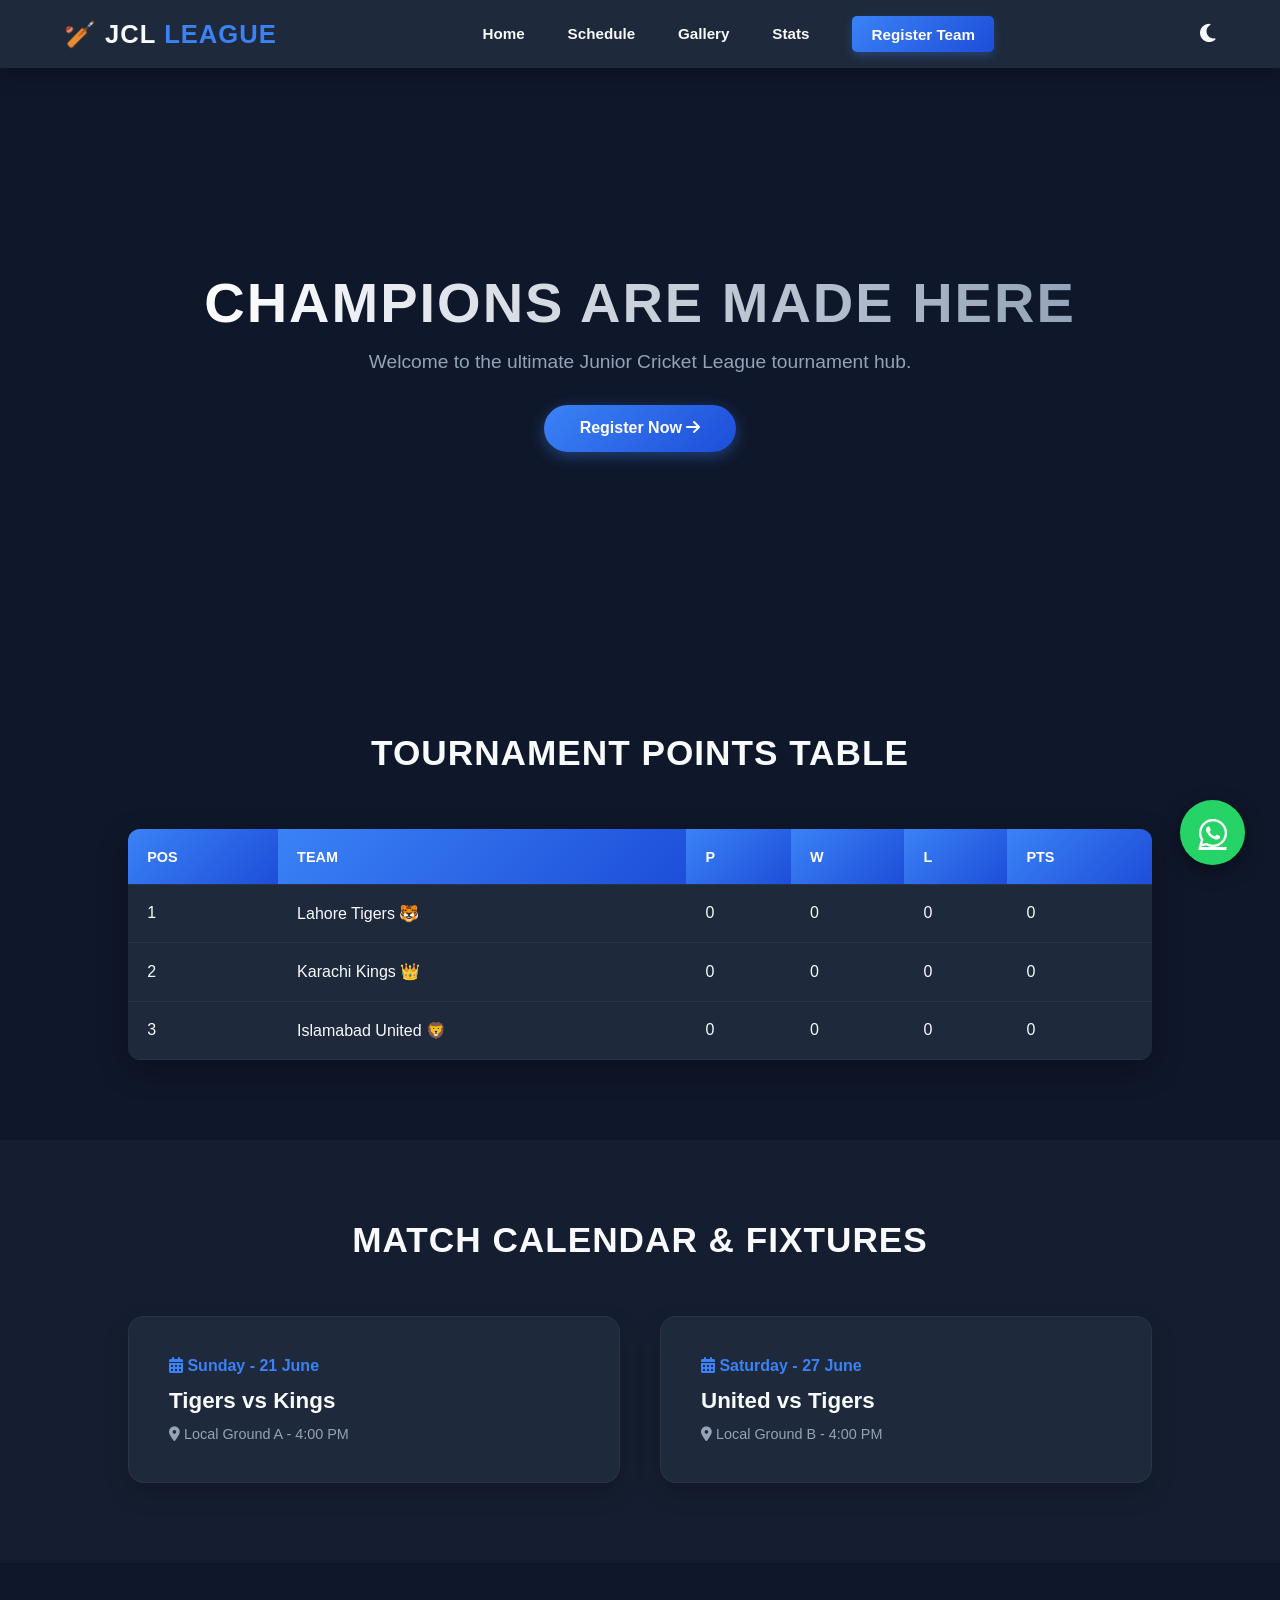
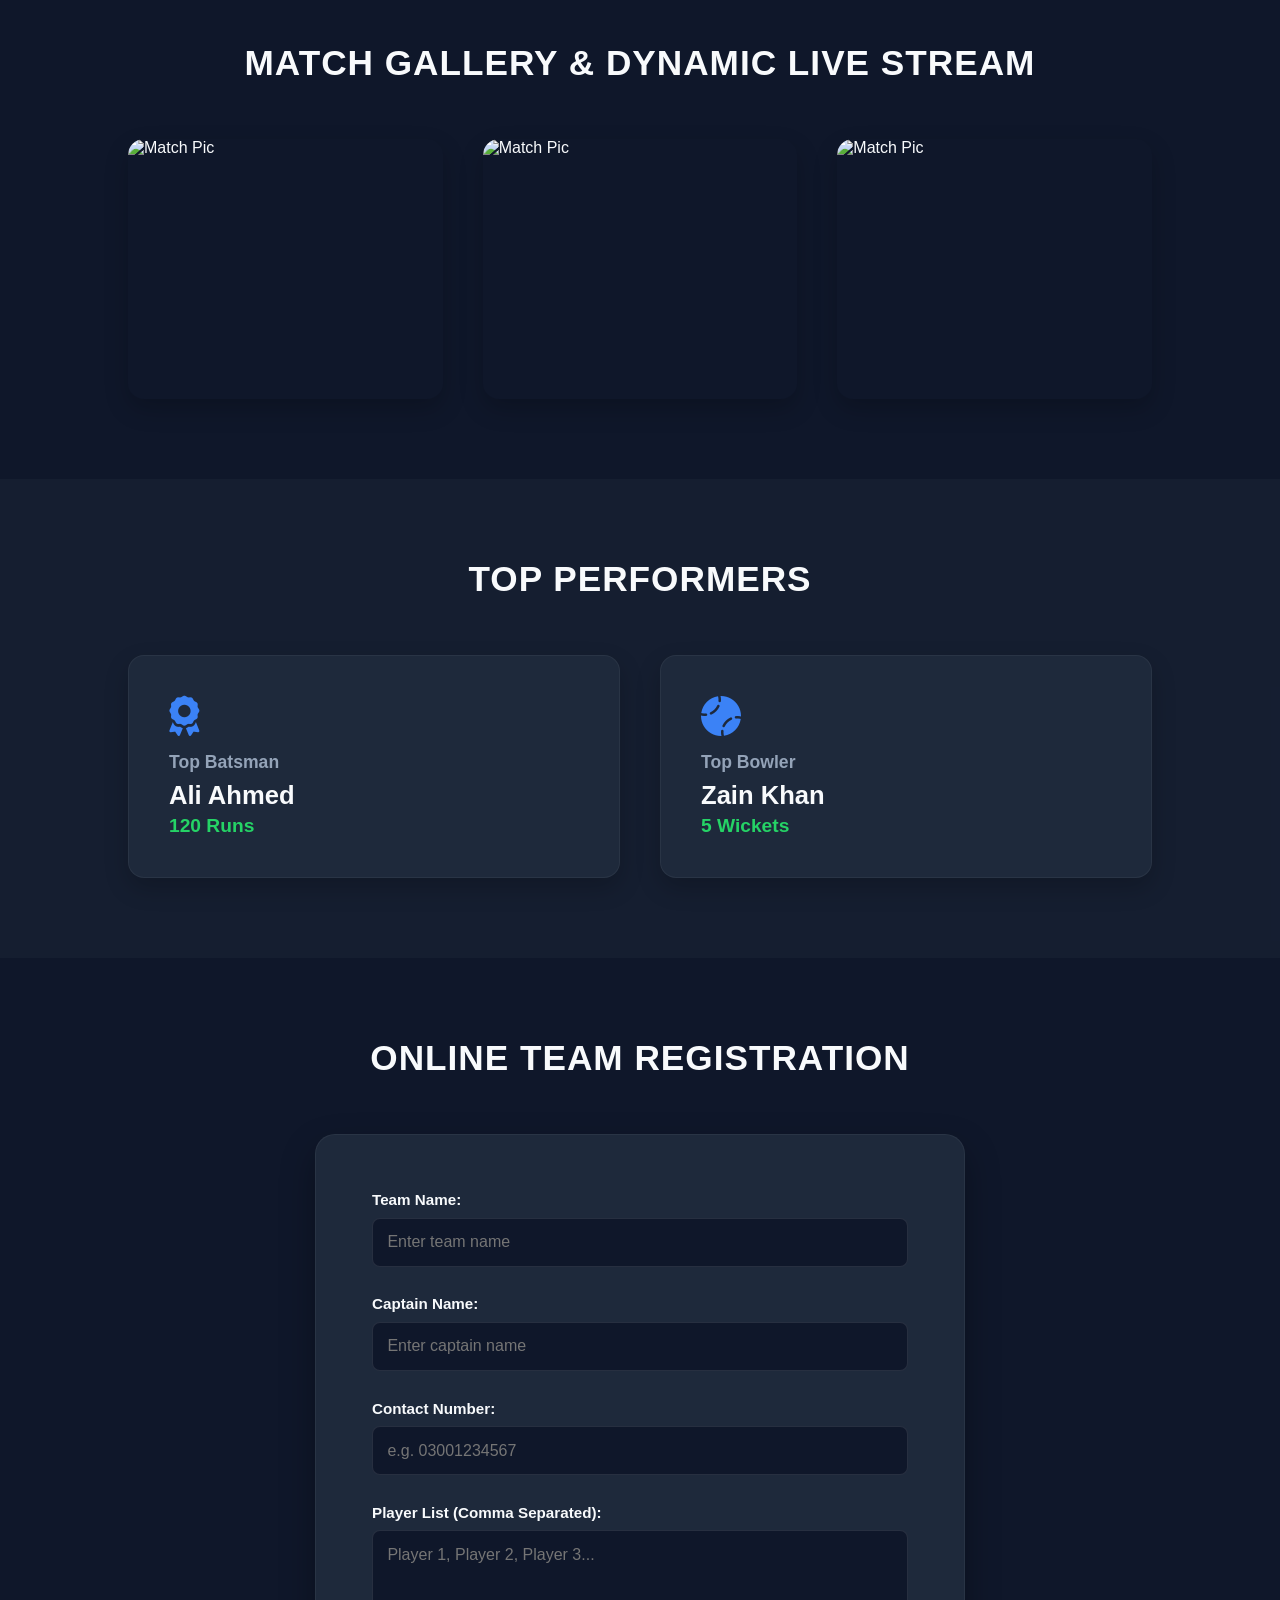
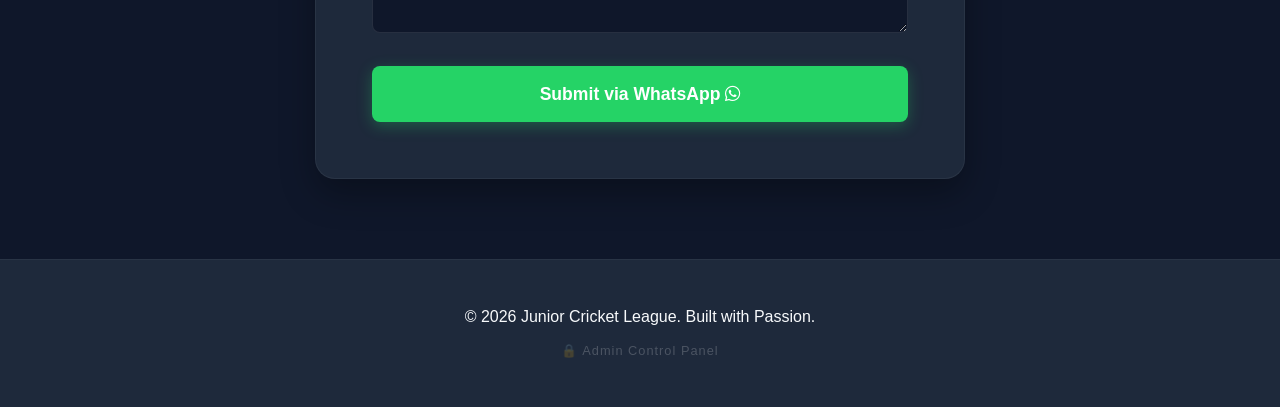
==== index.html @ 9e0b5208 "Create index.html" ====
<!DOCTYPE html>
<html lang="en">
<head>
    <meta charset="UTF-8">
    <meta name="viewport" content="width=device-width, initial-scale=1.0">
    <title>Junior Cricket League | Premium Hub</title>
    
    <!-- ==========================================
       GOOGLE SEARCH SEO & WHATSAPP THUMBNAIL TAGS
       ========================================== -->
    <meta name="description" content="Official website for Junior Cricket League. Register your team online, check match schedules, points table, and player statistics.">
    <meta name="keywords" content="JCL, Junior Cricket League, JCL Tournament Hub, Cricket Match Schedule, JCL Standings, Cricket Team Registration">
    <meta name="author" content="Abdul Rehman">

    <!-- Open Graph Tags (WhatsApp par jab link share karein to look premium aaye) -->
    <meta property="og:title" content="Junior Cricket League | Premium Hub">
    <meta property="og:description" content="Check out the latest live standings, fixtures, player stats, and register your team via WhatsApp!">
    <meta property="og:type" content="website">
    <meta property="og:image" content="https://images.unsplash.com/photo-1531415074968-036ba1b575da?w=500">

    <link rel="stylesheet" href="./style.css">
    <!-- FontAwesome for Premium Icons -->
    <link rel="stylesheet" href="https://cdnjs.cloudflare.com/ajax/libs/font-awesome/6.4.0/css/all.min.css">
</head>
<body class="dark-theme">

    <!-- Navigation Bar -->
    <header>
        <div class="logo">🏏 JCL <span>LEAGUE</span></div>
        <nav>
            <a href="#home">Home</a>
            <a href="#schedule">Schedule</a>
            <a href="#gallery">Gallery</a>
            <a href="#stats">Stats</a>
            <a href="#register" class="btn-nav">Register Team</a>
        </nav>
        <button id="theme-toggle"><i class="fas fa-moon"></i></button>
    </header>

    <!-- Hero / Home Section -->
    <section id="home" class="hero-section">
        <div class="hero-content">
            <h1>CHAMPIONS ARE MADE HERE</h1>
            <p>Welcome to the ultimate Junior Cricket League tournament hub.</p>
            <a href="#register" class="btn-primary">Register Now <i class="fas fa-arrow-right"></i></a>
        </div>
    </section>

    <!-- Points Table Section -->
    <section class="section-container">
        <h2 class="section-title">Tournament Points Table</h2>
        <div class="table-responsive">
            <table class="points-table">
                <thead>
                    <tr>
                        <th>Pos</th>
                        <th>Team</th>
                        <th>P</th>
                        <th>W</th>
                        <th>L</th>
                        <th>Pts</th>
                    </tr>
                </thead>
                <tbody>
                    <tr><td>1</td><td>Lahore Tigers 🐯</td><td>0</td><td>0</td><td>0</td><td>0</td></tr>
                    <tr><td>2</td><td>Karachi Kings 👑</td><td>0</td><td>0</td><td>0</td><td>0</td></tr>
                    <tr><td>3</td><td>Islamabad United 🦁</td><td>0</td><td>0</td><td>0</td><td>0</td></tr>
                </tbody>
            </table>
        </div>
    </section>

    <!-- Schedule / Calendar Section -->
    <section id="schedule" class="section-container bg-alt">
        <h2 class="section-title">Match Calendar & Fixtures</h2>
        <div class="schedule-grid">
            <div class="match-card">
                <div class="match-date"><i class="fas fa-calendar-alt"></i> Sunday - 21 June</div>
                <div class="teams">Tigers vs Kings</div>
                <div class="venue"><i class="fas fa-map-marker-alt"></i> Local Ground A - 4:00 PM</div>
            </div>
            <div class="match-card">
                <div class="match-date"><i class="fas fa-calendar-alt"></i> Saturday - 27 June</div>
                <div class="teams">United vs Tigers</div>
                <div class="venue"><i class="fas fa-map-marker-alt"></i> Local Ground B - 4:00 PM</div>
            </div>
        </div>
    </section>

    <!-- Gallery Section (Dynamic Content Stream Connects Here) -->
    <section id="gallery" class="section-container">
        <h2 class="section-title">Match Gallery & Dynamic Live Stream</h2>
        
        <!-- Live Features & Media Target Grid -->
        <div class="gallery-grid" id="live-features-grid">
            <!-- Purani fallback images agar js control na ho -->
            <div class="gallery-item"><img src="https://images.unsplash.com/photo-1531415074968-036ba1b575da?w=500" alt="Match Pic"></div>
            <div class="gallery-item"><img src="https://images.unsplash.com/photo-1624526267942-ab0ff8a3e972?w=500" alt="Match Pic"></div>
            <div class="gallery-item"><img src="https://images.unsplash.com/photo-1607604276583-eef5d076aa5f?w=500" alt="Match Pic"></div>
        </div>
    </section>

    <!-- Player Stats Section -->
    <section id="stats" class="section-container bg-alt">
        <h2 class="section-title">Top Performers</h2>
        <div class="stats-grid">
            <div class="stat-card">
                <i class="fas fa-award stat-icon"></i>
                <h3>Top Batsman</h3>
                <p class="stat-name">Ali Ahmed</p>
                <p class="stat-value">120 Runs</p>
            </div>
            <div class="stat-card">
                <i class="fas fa-baseball-ball stat-icon"></i>
                <h3>Top Bowler</h3>
                <p class="stat-name">Zain Khan</p>
                <p class="stat-value">5 Wickets</p>
            </div>
        </div>
    </section>

    <!-- Registration Section -->
    <section id="register" class="section-container">
        <h2 class="section-title">Online Team Registration</h2>
        <div class="form-container">
            <form id="registrationForm">
                <div class="form-group">
                    <label>Team Name:</label>
                    <input type="text" id="teamName" required placeholder="Enter team name">
                </div>
                <div class="form-group">
                    <label>Captain Name:</label>
                    <input type="text" id="captainName" required placeholder="Enter captain name">
                </div>
                <div class="form-group">
                    <label>Contact Number:</label>
                    <input type="tel" id="contactNum" required placeholder="e.g. 03001234567">
                </div>
                <div class="form-group">
                    <label>Player List (Comma Separated):</label>
                    <textarea id="playerList" rows="4" required placeholder="Player 1, Player 2, Player 3..."></textarea>
                </div>
                <button type="submit" class="btn-submit">Submit via WhatsApp <i class="fab fa-whatsapp"></i></button>
            </form>
        </div>
    </section>

    <!-- Floating WhatsApp Button -->
    <a href="https://wa.me/923024337352" class="whatsapp-float" target="_blank">
        <i class="fab fa-whatsapp"></i>
    </a>

    <!-- Audio Player Element for Background Atmosphere Sound -->
    <audio id="bg-music" loop src=""></audio>

    <!-- Footer -->
    <footer>
        <p>&copy; 2026 Junior Cricket League. Built with Passion.</p>
        <!-- Khufiya Admin Link -->
        <p style="margin-top: 15px;"><a href="./admin.html" style="color: rgba(255,255,255,0.2); text-decoration: none; font-size: 0.8rem; letter-spacing: 1px;">🔒 Admin Control Panel</a></p>
    </footer>

    <script src="./script.js"></script>
</body>
</html>
---- style.css ----
/* ==========================================
   PREMIUM DARK SPORTS THEME - STYLE.CSS
   ========================================== */

:root {
    --bg-dark: #0f172a;
    --bg-card-dark: #1e293b;
    --text-dark: #f8fafc;
    --accent: #0284c7;
    --accent-gradient: linear-gradient(135deg, #3b82f6, #1d4ed8);
    --whatsapp-green: #25d366;
    --transition: all 0.3s cubic-bezier(0.4, 0, 0.2, 1);
}

.light-theme {
    --bg-dark: #f1f5f9;
    --bg-card-dark: #ffffff;
    --text-dark: #0f172a;
    --accent: #3b82f6;
    --accent-gradient: linear-gradient(135deg, #60a5fa, #3b82f6);
}

* {
    margin: 0;
    padding: 0;
    box-sizing: border-box;
    font-family: 'Segoe UI', Tahoma, Geneva, Verdana, sans-serif;
    scroll-behavior: smooth;
}

body {
    background-color: var(--bg-dark);
    color: var(--text-dark);
    transition: var(--transition);
    overflow-x: hidden;
}

/* Header & Navigation */
header {
    background: var(--bg-card-dark);
    display: flex;
    justify-content: space-between;
    align-items: center;
    padding: 1.2rem 5%;
    position: sticky;
    top: 0;
    z-index: 1000;
    box-shadow: 0 4px 20px rgba(0, 0, 0, 0.3);
}

.logo {
    font-weight: 800;
    font-size: 1.6rem;
    letter-spacing: 1px;
}
.logo span { color: #3b82f6; }

nav a {
    color: var(--text-dark);
    text-decoration: none;
    margin: 0 1.2rem;
    font-weight: 600;
    font-size: 0.95rem;
    transition: var(--transition);
}

nav a:hover { color: #3b82f6; }

.btn-nav {
    background: var(--accent-gradient);
    color: white !important;
    padding: 0.6rem 1.2rem;
    border-radius: 5px;
    box-shadow: 0 4px 10px rgba(59, 130, 246, 0.3);
}

#theme-toggle {
    background: none;
    border: none;
    color: var(--text-dark);
    font-size: 1.3rem;
    cursor: pointer;
    transition: var(--transition);
}

/* Hero Banner */
.hero-section {
    background: linear-gradient(rgba(15, 23, 42, 0.8), rgba(15, 23, 42, 0.95)), url('https://images.unsplash.com/photo-1540747737956-37872de6196b?w=1200') no-repeat center center/cover;
    height: 65vh;
    display: flex;
    align-items: center;
    justify-content: center;
    text-align: center;
    padding: 0 1rem;
}

.hero-content h1 {
    font-size: 3.5rem;
    font-weight: 900;
    letter-spacing: 2px;
    margin-bottom: 1rem;
    background: linear-gradient(to right, #ffffff, #94a3b8);
    -webkit-background-clip: text;
    -webkit-text-fill-color: transparent;
}

.hero-content p {
    font-size: 1.2rem;
    color: #94a3b8;
}

.btn-primary {
    display: inline-block;
    background: var(--accent-gradient);
    color: white;
    padding: 0.9rem 2.2rem;
    border-radius: 50px;
    text-decoration: none;
    font-weight: bold;
    margin-top: 2rem;
    box-shadow: 0 4px 15px rgba(59, 130, 246, 0.4);
    transition: var(--transition);
}
.btn-primary:hover { transform: translateY(-3px); box-shadow: 0 6px 20px rgba(59, 130, 246, 0.6); }

/* Section Containers */
.section-container {
    padding: 5rem 10%;
}
.bg-alt { background: rgba(30, 41, 59, 0.4); }
.section-title {
    text-align: center;
    margin-bottom: 3.5rem;
    font-size: 2.2rem;
    font-weight: 800;
    text-transform: uppercase;
    letter-spacing: 1px;
}

/* Heavy Points Table */
.table-responsive {
    overflow-x: auto;
    border-radius: 12px;
    box-shadow: 0 10px 30px rgba(0,0,0,0.3);
}

.points-table {
    width: 100%;
    border-collapse: collapse;
    background: var(--bg-card-dark);
}

.points-table th, .points-table td {
    padding: 1.2rem;
    text-align: left;
    border-bottom: 1px solid rgba(255,255,255,0.05);
}

.points-table th { 
    background: var(--accent-gradient); 
    color: white; 
    font-weight: 700;
    text-transform: uppercase;
    font-size: 0.9rem;
}

.points-table tbody tr:hover {
    background: rgba(255,255,255,0.02);
}

/* Schedule & Grids */
.schedule-grid, .gallery-grid, .stats-grid {
    display: grid;
    grid-template-columns: repeat(auto-fit, minmax(300px, 1fr));
    gap: 2.5rem;
}

.match-card, .stat-card {
    background: var(--bg-card-dark);
    padding: 2.5rem;
    border-radius: 16px;
    box-shadow: 0 10px 25px rgba(0,0,0,0.2);
    border: 1px solid rgba(255,255,255,0.05);
    transition: var(--transition);
}
.match-card:hover, .stat-card:hover { transform: translateY(-8px); border-color: #3b82f6; }

.match-date { color: #3b82f6; font-weight: 700; margin-bottom: 0.8rem; }
.teams { font-size: 1.4rem; font-weight: 800; margin-bottom: 0.8rem; }
.venue { color: #94a3b8; font-size: 0.9rem; }

/* Gallery */
.gallery-item { 
    border-radius: 16px; 
    overflow: hidden; 
    height: 260px; 
    box-shadow: 0 10px 25px rgba(0,0,0,0.2);
}
.gallery-item img { width: 100%; height: 100%; object-fit: cover; transition: var(--transition); }
.gallery-item:hover img { transform: scale(1.08); }

/* Stats Elements */
.stat-icon { font-size: 2.5rem; color: #3b82f6; margin-bottom: 1rem; }
.stat-card h3 { margin-bottom: 0.5rem; color: #94a3b8; font-size: 1.1rem; }
.stat-name { font-size: 1.6rem; font-weight: 800; margin-bottom: 0.3rem; }
.stat-value { color: #25d366; font-weight: 700; font-size: 1.2rem; }

/* Forms Configuration */
.form-container {
    background: var(--bg-card-dark);
    padding: 3.5rem;
    border-radius: 20px;
    max-width: 650px;
    margin: 0 auto;
    box-shadow: 0 15px 35px rgba(0,0,0,0.3);
    border: 1px solid rgba(255,255,255,0.05);
}

.form-group { margin-bottom: 1.8rem; }
.form-group label { display: block; margin-bottom: 0.6rem; font-weight: 600; font-size: 0.95rem; }
.form-group input, .form-group textarea {
    width: 100%;
    padding: 0.9rem;
    border-radius: 8px;
    border: 1px solid rgba(255,255,255,0.1);
    background: var(--bg-dark);
    color: var(--text-dark);
    font-size: 1rem;
    transition: var(--transition);
}
.form-group input:focus, .form-group textarea:focus { outline: none; border-color: #3b82f6; }

.btn-submit {
    width: 100%;
    padding: 1.1rem;
    background: var(--whatsapp-green);
    color: white;
    border: none;
    font-size: 1.1rem;
    font-weight: 700;
    border-radius: 8px;
    cursor: pointer;
    transition: var(--transition);
    box-shadow: 0 4px 15px rgba(37, 211, 102, 0.3);
}
.btn-submit:hover { transform: translateY(-2px); box-shadow: 0 6px 20px rgba(37, 211, 102, 0.5); }

/* Floating Elements */
.whatsapp-float {
    position: fixed;
    bottom: 35px;
    right: 35px;
    background-color: var(--whatsapp-green);
    color: white;
    border-radius: 50px;
    width: 65px;
    height: 65px;
    display: flex;
    align-items: center;
    justify-content: center;
    font-size: 32px;
    box-shadow: 0 6px 20px rgba(0,0,0,0.4);
    z-index: 100;
    transition: var(--transition);
}
.whatsapp-float:hover { transform: scale(1.1); }

footer { text-align: center; padding: 3rem; background: var(--bg-card-dark); border-top: 1px solid rgba(255,255,255,0.05); }

/* Responsive adjustments */
@media (max-width: 900px) {
    header { flex-direction: column; gap: 1.2rem; padding: 1.5rem 2%; }
    nav { display: flex; flex-wrap: wrap; justify-content: center; gap: 1rem; }
    nav a { margin: 0 0.5rem; }
    .hero-content h1 { font-size: 2.3rem; }
    .section-container { padding: 4rem 5%; }
}
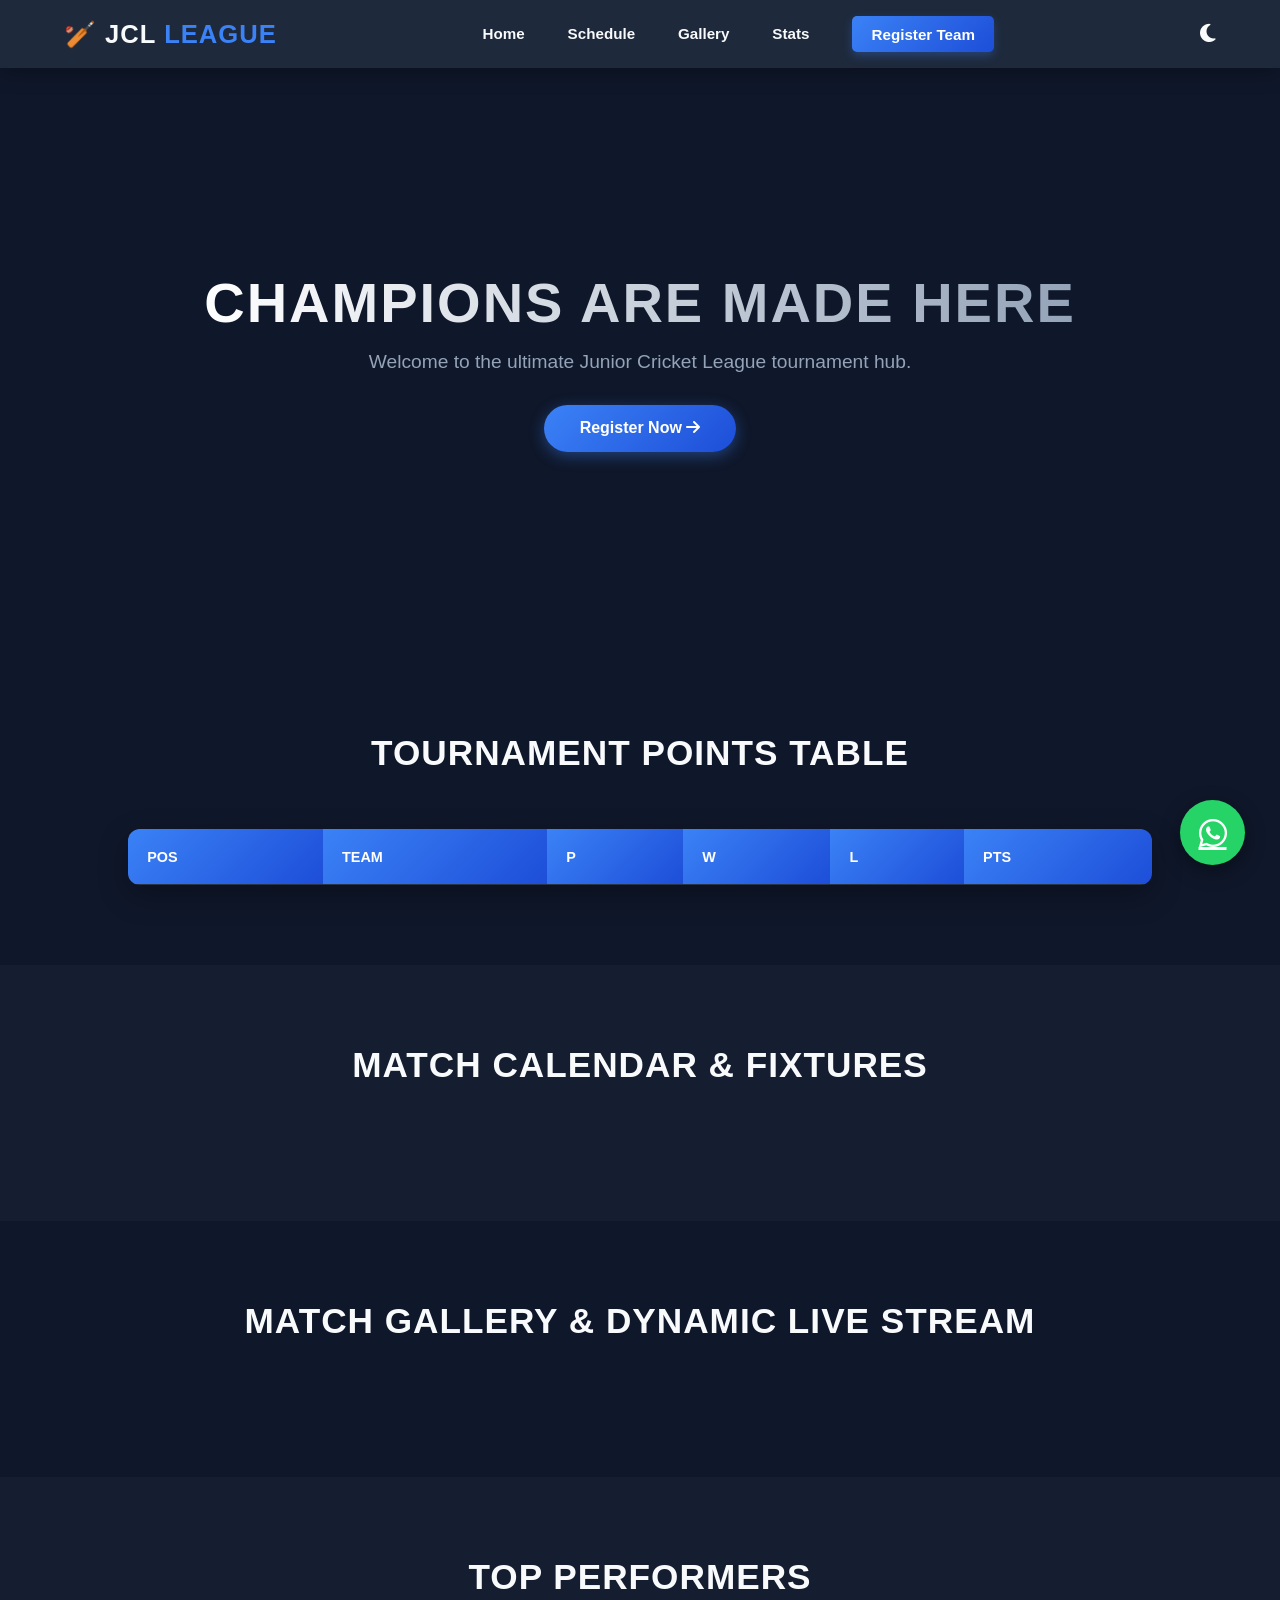
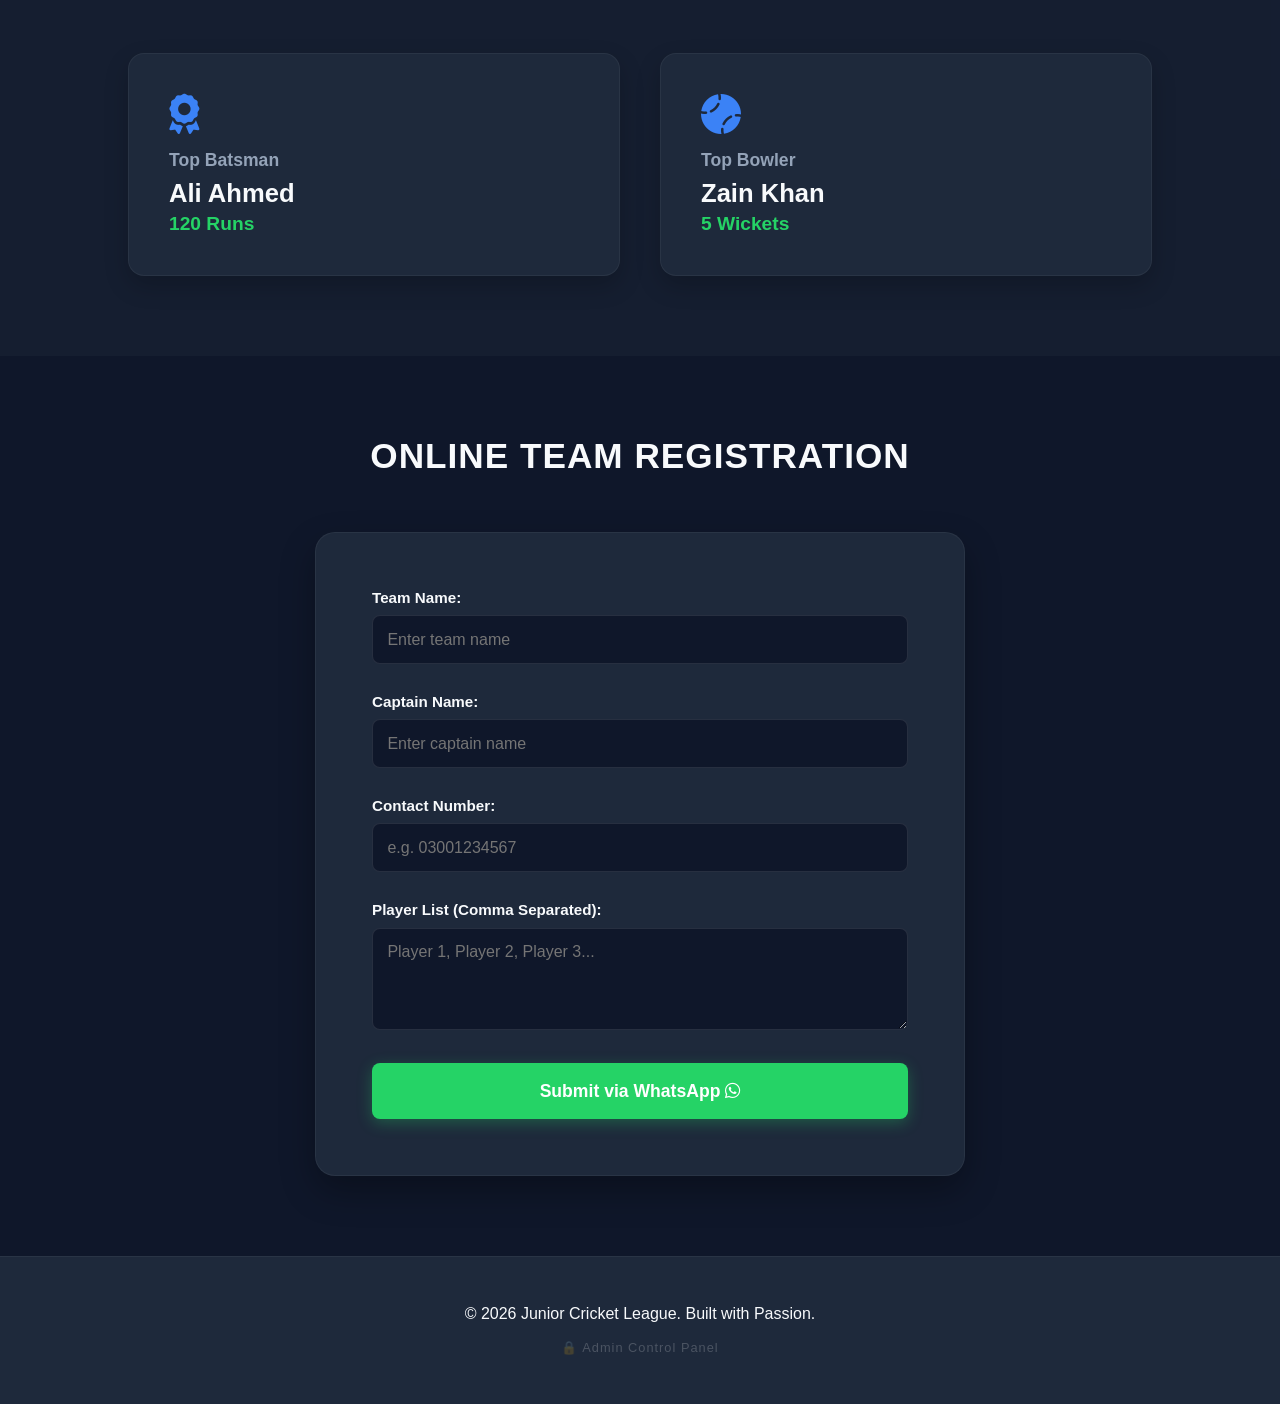
==== commit 988a672e: "Update index.html" ====
--- a/index.html
+++ b/index.html
@@ -4,27 +4,21 @@
     <meta charset="UTF-8">
     <meta name="viewport" content="width=device-width, initial-scale=1.0">
     <title>Junior Cricket League | Premium Hub</title>
-    
-    <!-- ==========================================
-       GOOGLE SEARCH SEO & WHATSAPP THUMBNAIL TAGS
-       ========================================== -->
     <meta name="description" content="Official website for Junior Cricket League. Register your team online, check match schedules, points table, and player statistics.">
     <meta name="keywords" content="JCL, Junior Cricket League, JCL Tournament Hub, Cricket Match Schedule, JCL Standings, Cricket Team Registration">
     <meta name="author" content="Abdul Rehman">
 
-    <!-- Open Graph Tags (WhatsApp par jab link share karein to look premium aaye) -->
+    <meta name="google-site-verification" content="XOxlMM32t-NYbos7voCNPsO1_uMSMT5YzZ1wniK483E" />
     <meta property="og:title" content="Junior Cricket League | Premium Hub">
     <meta property="og:description" content="Check out the latest live standings, fixtures, player stats, and register your team via WhatsApp!">
     <meta property="og:type" content="website">
     <meta property="og:image" content="https://images.unsplash.com/photo-1531415074968-036ba1b575da?w=500">
 
     <link rel="stylesheet" href="./style.css">
-    <!-- FontAwesome for Premium Icons -->
     <link rel="stylesheet" href="https://cdnjs.cloudflare.com/ajax/libs/font-awesome/6.4.0/css/all.min.css">
 </head>
 <body class="dark-theme">
 
-    <!-- Navigation Bar -->
     <header>
         <div class="logo">🏏 JCL <span>LEAGUE</span></div>
         <nav>
@@ -37,7 +31,6 @@
         <button id="theme-toggle"><i class="fas fa-moon"></i></button>
     </header>
 
-    <!-- Hero / Home Section -->
     <section id="home" class="hero-section">
         <div class="hero-content">
             <h1>CHAMPIONS ARE MADE HERE</h1>
@@ -46,7 +39,6 @@
         </div>
     </section>
 
-    <!-- Points Table Section -->
     <section class="section-container">
         <h2 class="section-title">Tournament Points Table</h2>
         <div class="table-responsive">
@@ -60,66 +52,43 @@
                         <th>L</th>
                         <th>Pts</th>
                     </tr>
-                </thead>
-                <tbody>
-                    <tr><td>1</td><td>Lahore Tigers 🐯</td><td>0</td><td>0</td><td>0</td><td>0</td></tr>
-                    <tr><td>2</td><td>Karachi Kings 👑</td><td>0</td><td>0</td><td>0</td><td>0</td></tr>
-                    <tr><td>3</td><td>Islamabad United 🦁</td><td>0</td><td>0</td><td>0</td><td>0</td></tr>
-                </tbody>
+                </<thead>
+                <tbody id="pointsTableBody">
+                    </tbody>
             </table>
         </div>
     </section>
 
-    <!-- Schedule / Calendar Section -->
     <section id="schedule" class="section-container bg-alt">
         <h2 class="section-title">Match Calendar & Fixtures</h2>
-        <div class="schedule-grid">
-            <div class="match-card">
-                <div class="match-date"><i class="fas fa-calendar-alt"></i> Sunday - 21 June</div>
-                <div class="teams">Tigers vs Kings</div>
-                <div class="venue"><i class="fas fa-map-marker-alt"></i> Local Ground A - 4:00 PM</div>
+        <div class="schedule-grid" id="scheduleGridContainer">
             </div>
-            <div class="match-card">
-                <div class="match-date"><i class="fas fa-calendar-alt"></i> Saturday - 27 June</div>
-                <div class="teams">United vs Tigers</div>
-                <div class="venue"><i class="fas fa-map-marker-alt"></i> Local Ground B - 4:00 PM</div>
-            </div>
-        </div>
     </section>
 
-    <!-- Gallery Section (Dynamic Content Stream Connects Here) -->
     <section id="gallery" class="section-container">
         <h2 class="section-title">Match Gallery & Dynamic Live Stream</h2>
-        
-        <!-- Live Features & Media Target Grid -->
         <div class="gallery-grid" id="live-features-grid">
-            <!-- Purani fallback images agar js control na ho -->
-            <div class="gallery-item"><img src="https://images.unsplash.com/photo-1531415074968-036ba1b575da?w=500" alt="Match Pic"></div>
-            <div class="gallery-item"><img src="https://images.unsplash.com/photo-1624526267942-ab0ff8a3e972?w=500" alt="Match Pic"></div>
-            <div class="gallery-item"><img src="https://images.unsplash.com/photo-1607604276583-eef5d076aa5f?w=500" alt="Match Pic"></div>
-        </div>
+            </div>
     </section>
 
-    <!-- Player Stats Section -->
     <section id="stats" class="section-container bg-alt">
         <h2 class="section-title">Top Performers</h2>
         <div class="stats-grid">
             <div class="stat-card">
                 <i class="fas fa-award stat-icon"></i>
                 <h3>Top Batsman</h3>
-                <p class="stat-name">Ali Ahmed</p>
-                <p class="stat-value">120 Runs</p>
+                <p class="stat-name" id="displayBatsmanName">Ali Ahmed</p>
+                <p class="stat-value" id="displayBatsmanRuns">120 Runs</p>
             </div>
             <div class="stat-card">
                 <i class="fas fa-baseball-ball stat-icon"></i>
                 <h3>Top Bowler</h3>
-                <p class="stat-name">Zain Khan</p>
-                <p class="stat-value">5 Wickets</p>
+                <p class="stat-name" id="displayBowlerName">Zain Khan</p>
+                <p class="stat-value" id="displayBowlerWickets">5 Wickets</p>
             </div>
         </div>
     </section>
 
-    <!-- Registration Section -->
     <section id="register" class="section-container">
         <h2 class="section-title">Online Team Registration</h2>
         <div class="form-container">
@@ -145,18 +114,12 @@
         </div>
     </section>
 
-    <!-- Floating WhatsApp Button -->
     <a href="https://wa.me/923024337352" class="whatsapp-float" target="_blank">
         <i class="fab fa-whatsapp"></i>
     </a>
 
-    <!-- Audio Player Element for Background Atmosphere Sound -->
-    <audio id="bg-music" loop src=""></audio>
-
-    <!-- Footer -->
     <footer>
         <p>&copy; 2026 Junior Cricket League. Built with Passion.</p>
-        <!-- Khufiya Admin Link -->
         <p style="margin-top: 15px;"><a href="./admin.html" style="color: rgba(255,255,255,0.2); text-decoration: none; font-size: 0.8rem; letter-spacing: 1px;">🔒 Admin Control Panel</a></p>
     </footer>
 
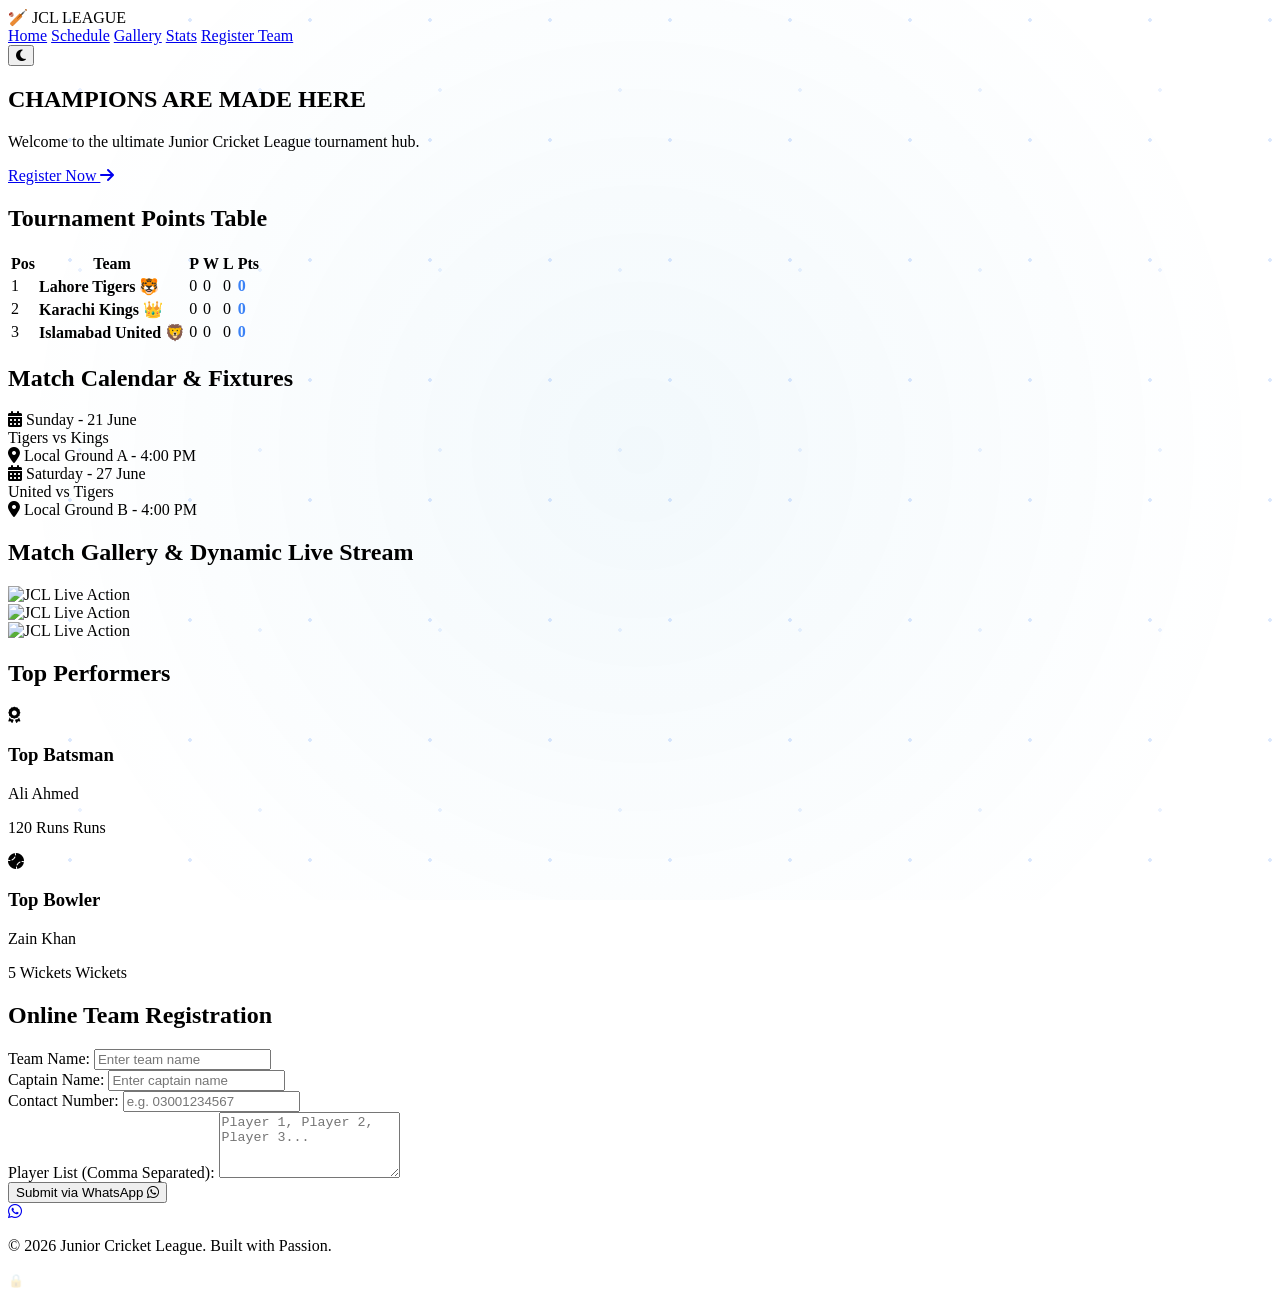
==== commit 16c3f74d: "Update index.html" ====
--- a/index.html
+++ b/index.html
@@ -4,10 +4,15 @@
     <meta charset="UTF-8">
     <meta name="viewport" content="width=device-width, initial-scale=1.0">
     <title>Junior Cricket League | Premium Hub</title>
+    
+    <!-- ==========================================
+        GOOGLE SEARCH SEO & WHATSAPP THUMBNAIL TAGS
+        ========================================== -->
     <meta name="description" content="Official website for Junior Cricket League. Register your team online, check match schedules, points table, and player statistics.">
     <meta name="keywords" content="JCL, Junior Cricket League, JCL Tournament Hub, Cricket Match Schedule, JCL Standings, Cricket Team Registration">
     <meta name="author" content="Abdul Rehman">
 
+    <!-- Open Graph Tags (WhatsApp Preview) -->
     <meta name="google-site-verification" content="XOxlMM32t-NYbos7voCNPsO1_uMSMT5YzZ1wniK483E" />
     <meta property="og:title" content="Junior Cricket League | Premium Hub">
     <meta property="og:description" content="Check out the latest live standings, fixtures, player stats, and register your team via WhatsApp!">
@@ -15,10 +20,15 @@
     <meta property="og:image" content="https://images.unsplash.com/photo-1531415074968-036ba1b575da?w=500">
 
     <link rel="stylesheet" href="./style.css">
+    <!-- FontAwesome for Premium Icons -->
     <link rel="stylesheet" href="https://cdnjs.cloudflare.com/ajax/libs/font-awesome/6.4.0/css/all.min.css">
 </head>
 <body class="dark-theme">
 
+    <!-- Background Animation Layer -->
+    <div class="bg-animation-layer"></div>
+
+    <!-- Navigation Bar -->
     <header>
         <div class="logo">🏏 JCL <span>LEAGUE</span></div>
         <nav>
@@ -31,6 +41,7 @@
         <button id="theme-toggle"><i class="fas fa-moon"></i></button>
     </header>
 
+    <!-- Hero / Home Section -->
     <section id="home" class="hero-section">
         <div class="hero-content">
             <h1>CHAMPIONS ARE MADE HERE</h1>
@@ -39,6 +50,7 @@
         </div>
     </section>
 
+    <!-- Points Table Section -->
     <section class="section-container">
         <h2 class="section-title">Tournament Points Table</h2>
         <div class="table-responsive">
@@ -52,25 +64,33 @@
                         <th>L</th>
                         <th>Pts</th>
                     </tr>
-                </<thead>
+                </thead>
                 <tbody id="pointsTableBody">
-                    </tbody>
+                    <!-- Loaded dynamically via JavaScript -->
+                </tbody>
             </table>
         </div>
     </section>
 
+    <!-- Schedule / Calendar Section -->
     <section id="schedule" class="section-container bg-alt">
         <h2 class="section-title">Match Calendar & Fixtures</h2>
         <div class="schedule-grid" id="scheduleGridContainer">
-            </div>
+            <!-- Loaded dynamically via JavaScript -->
+        </div>
     </section>
 
+    <!-- Gallery Section -->
     <section id="gallery" class="section-container">
         <h2 class="section-title">Match Gallery & Dynamic Live Stream</h2>
+        
+        <!-- Live Features & Media Target Grid -->
         <div class="gallery-grid" id="live-features-grid">
-            </div>
+            <!-- Loaded dynamically via JavaScript / Laptop Uploads -->
+        </div>
     </section>
 
+    <!-- Player Stats Section -->
     <section id="stats" class="section-container bg-alt">
         <h2 class="section-title">Top Performers</h2>
         <div class="stats-grid">
@@ -89,6 +109,7 @@
         </div>
     </section>
 
+    <!-- Registration Section -->
     <section id="register" class="section-container">
         <h2 class="section-title">Online Team Registration</h2>
         <div class="form-container">
@@ -114,10 +135,12 @@
         </div>
     </section>
 
+    <!-- Floating WhatsApp Button -->
     <a href="https://wa.me/923024337352" class="whatsapp-float" target="_blank">
         <i class="fab fa-whatsapp"></i>
     </a>
 
+    <!-- Footer -->
     <footer>
         <p>&copy; 2026 Junior Cricket League. Built with Passion.</p>
         <p style="margin-top: 15px;"><a href="./admin.html" style="color: rgba(255,255,255,0.2); text-decoration: none; font-size: 0.8rem; letter-spacing: 1px;">🔒 Admin Control Panel</a></p>
--- a/style.css
+++ b/style.css
@@ -1,277 +1,65 @@
 /* ==========================================
-   PREMIUM DARK SPORTS THEME - STYLE.CSS
+   PREMIUM BACKGROUND ANIMATION EFFECT
    ========================================== */
 
-:root {
-    --bg-dark: #0f172a;
-    --bg-card-dark: #1e293b;
-    --text-dark: #f8fafc;
-    --accent: #0284c7;
-    --accent-gradient: linear-gradient(135deg, #3b82f6, #1d4ed8);
-    --whatsapp-green: #25d366;
-    --transition: all 0.3s cubic-bezier(0.4, 0, 0.2, 1);
+/* Animation Layer Container */
+.bg-animation-layer {
+    position: fixed;
+    top: 0;
+    left: 0;
+    width: 100%;
+    height: 100%;
+    z-index: -1; /* Baki tamam content ke peeche rahega */
+    overflow: hidden;
+    pointer-events: none;
+    background: radial-gradient(circle at 50% 50%, rgba(2, 132, 199, 0.05) 0%, transparent 80%);
 }
 
-.light-theme {
-    --bg-dark: #f1f5f9;
-    --bg-card-dark: #ffffff;
-    --text-dark: #0f172a;
-    --accent: #3b82f6;
-    --accent-gradient: linear-gradient(135deg, #60a5fa, #3b82f6);
+/* Moving Particles (Sitaray aur Sports Dust) */
+.bg-animation-layer::before,
+.bg-animation-layer::after {
+    content: '';
+    position: absolute;
+    width: 200%;
+    height: 200%;
+    top: -50%;
+    left: -50%;
+    background-image: 
+        radial-gradient(rgba(255, 255, 255, 0.12) 1.5px, transparent 1.5px),
+        radial-gradient(rgba(59, 130, 246, 0.18) 2px, transparent 2px);
+    background-size: 120px 120px;
+    background-position: 0 0, 50px 50px;
+    animation: moveBackground 30s linear infinite;
 }
 
-* {
-    margin: 0;
-    padding: 0;
-    box-sizing: border-box;
-    font-family: 'Segoe UI', Tahoma, Geneva, Verdana, sans-serif;
-    scroll-behavior: smooth;
+/* Layer 2 for depth effect (Opposite direction movement) */
+.bg-animation-layer::after {
+    background-size: 180px 180px;
+    background-position: 30px 30px, 90px 90px;
+    animation: moveBackground 45s linear infinite reverse;
+    opacity: 0.6;
 }
 
-body {
-    background-color: var(--bg-dark);
-    color: var(--text-dark);
-    transition: var(--transition);
-    overflow-x: hidden;
+/* Animation Keyframes for Smooth Floating */
+@keyframes moveBackground {
+    0% {
+        transform: rotate(0deg) translateY(0) translateX(0);
+    }
+    50% {
+        transform: rotate(1deg) translateY(-40px) translateX(20px);
+    }
+    100% {
+        transform: rotate(0deg) translateY(0) translateX(0);
+    }
 }
 
-/* Header & Navigation */
-header {
-    background: var(--bg-card-dark);
-    display: flex;
-    justify-content: space-between;
-    align-items: center;
-    padding: 1.2rem 5%;
-    position: sticky;
-    top: 0;
-    z-index: 1000;
-    box-shadow: 0 4px 20px rgba(0, 0, 0, 0.3);
+/* Light Theme Adjustments */
+.light-theme .bg-animation-layer {
+    background: radial-gradient(circle at 50% 50%, rgba(59, 130, 246, 0.04) 0%, transparent 80%);
 }
-
-.logo {
-    font-weight: 800;
-    font-size: 1.6rem;
-    letter-spacing: 1px;
+.light-theme .bg-animation-layer::before,
+.light-theme .bg-animation-layer::after {
+    background-image: 
+        radial-gradient(rgba(15, 23, 42, 0.06) 1.5px, transparent 1.5px),
+        radial-gradient(rgba(59, 130, 246, 0.1) 2px, transparent 2px);
 }
-.logo span { color: #3b82f6; }
-
-nav a {
-    color: var(--text-dark);
-    text-decoration: none;
-    margin: 0 1.2rem;
-    font-weight: 600;
-    font-size: 0.95rem;
-    transition: var(--transition);
-}
-
-nav a:hover { color: #3b82f6; }
-
-.btn-nav {
-    background: var(--accent-gradient);
-    color: white !important;
-    padding: 0.6rem 1.2rem;
-    border-radius: 5px;
-    box-shadow: 0 4px 10px rgba(59, 130, 246, 0.3);
-}
-
-#theme-toggle {
-    background: none;
-    border: none;
-    color: var(--text-dark);
-    font-size: 1.3rem;
-    cursor: pointer;
-    transition: var(--transition);
-}
-
-/* Hero Banner */
-.hero-section {
-    background: linear-gradient(rgba(15, 23, 42, 0.8), rgba(15, 23, 42, 0.95)), url('https://images.unsplash.com/photo-1540747737956-37872de6196b?w=1200') no-repeat center center/cover;
-    height: 65vh;
-    display: flex;
-    align-items: center;
-    justify-content: center;
-    text-align: center;
-    padding: 0 1rem;
-}
-
-.hero-content h1 {
-    font-size: 3.5rem;
-    font-weight: 900;
-    letter-spacing: 2px;
-    margin-bottom: 1rem;
-    background: linear-gradient(to right, #ffffff, #94a3b8);
-    -webkit-background-clip: text;
-    -webkit-text-fill-color: transparent;
-}
-
-.hero-content p {
-    font-size: 1.2rem;
-    color: #94a3b8;
-}
-
-.btn-primary {
-    display: inline-block;
-    background: var(--accent-gradient);
-    color: white;
-    padding: 0.9rem 2.2rem;
-    border-radius: 50px;
-    text-decoration: none;
-    font-weight: bold;
-    margin-top: 2rem;
-    box-shadow: 0 4px 15px rgba(59, 130, 246, 0.4);
-    transition: var(--transition);
-}
-.btn-primary:hover { transform: translateY(-3px); box-shadow: 0 6px 20px rgba(59, 130, 246, 0.6); }
-
-/* Section Containers */
-.section-container {
-    padding: 5rem 10%;
-}
-.bg-alt { background: rgba(30, 41, 59, 0.4); }
-.section-title {
-    text-align: center;
-    margin-bottom: 3.5rem;
-    font-size: 2.2rem;
-    font-weight: 800;
-    text-transform: uppercase;
-    letter-spacing: 1px;
-}
-
-/* Heavy Points Table */
-.table-responsive {
-    overflow-x: auto;
-    border-radius: 12px;
-    box-shadow: 0 10px 30px rgba(0,0,0,0.3);
-}
-
-.points-table {
-    width: 100%;
-    border-collapse: collapse;
-    background: var(--bg-card-dark);
-}
-
-.points-table th, .points-table td {
-    padding: 1.2rem;
-    text-align: left;
-    border-bottom: 1px solid rgba(255,255,255,0.05);
-}
-
-.points-table th { 
-    background: var(--accent-gradient); 
-    color: white; 
-    font-weight: 700;
-    text-transform: uppercase;
-    font-size: 0.9rem;
-}
-
-.points-table tbody tr:hover {
-    background: rgba(255,255,255,0.02);
-}
-
-/* Schedule & Grids */
-.schedule-grid, .gallery-grid, .stats-grid {
-    display: grid;
-    grid-template-columns: repeat(auto-fit, minmax(300px, 1fr));
-    gap: 2.5rem;
-}
-
-.match-card, .stat-card {
-    background: var(--bg-card-dark);
-    padding: 2.5rem;
-    border-radius: 16px;
-    box-shadow: 0 10px 25px rgba(0,0,0,0.2);
-    border: 1px solid rgba(255,255,255,0.05);
-    transition: var(--transition);
-}
-.match-card:hover, .stat-card:hover { transform: translateY(-8px); border-color: #3b82f6; }
-
-.match-date { color: #3b82f6; font-weight: 700; margin-bottom: 0.8rem; }
-.teams { font-size: 1.4rem; font-weight: 800; margin-bottom: 0.8rem; }
-.venue { color: #94a3b8; font-size: 0.9rem; }
-
-/* Gallery */
-.gallery-item { 
-    border-radius: 16px; 
-    overflow: hidden; 
-    height: 260px; 
-    box-shadow: 0 10px 25px rgba(0,0,0,0.2);
-}
-.gallery-item img { width: 100%; height: 100%; object-fit: cover; transition: var(--transition); }
-.gallery-item:hover img { transform: scale(1.08); }
-
-/* Stats Elements */
-.stat-icon { font-size: 2.5rem; color: #3b82f6; margin-bottom: 1rem; }
-.stat-card h3 { margin-bottom: 0.5rem; color: #94a3b8; font-size: 1.1rem; }
-.stat-name { font-size: 1.6rem; font-weight: 800; margin-bottom: 0.3rem; }
-.stat-value { color: #25d366; font-weight: 700; font-size: 1.2rem; }
-
-/* Forms Configuration */
-.form-container {
-    background: var(--bg-card-dark);
-    padding: 3.5rem;
-    border-radius: 20px;
-    max-width: 650px;
-    margin: 0 auto;
-    box-shadow: 0 15px 35px rgba(0,0,0,0.3);
-    border: 1px solid rgba(255,255,255,0.05);
-}
-
-.form-group { margin-bottom: 1.8rem; }
-.form-group label { display: block; margin-bottom: 0.6rem; font-weight: 600; font-size: 0.95rem; }
-.form-group input, .form-group textarea {
-    width: 100%;
-    padding: 0.9rem;
-    border-radius: 8px;
-    border: 1px solid rgba(255,255,255,0.1);
-    background: var(--bg-dark);
-    color: var(--text-dark);
-    font-size: 1rem;
-    transition: var(--transition);
-}
-.form-group input:focus, .form-group textarea:focus { outline: none; border-color: #3b82f6; }
-
-.btn-submit {
-    width: 100%;
-    padding: 1.1rem;
-    background: var(--whatsapp-green);
-    color: white;
-    border: none;
-    font-size: 1.1rem;
-    font-weight: 700;
-    border-radius: 8px;
-    cursor: pointer;
-    transition: var(--transition);
-    box-shadow: 0 4px 15px rgba(37, 211, 102, 0.3);
-}
-.btn-submit:hover { transform: translateY(-2px); box-shadow: 0 6px 20px rgba(37, 211, 102, 0.5); }
-
-/* Floating Elements */
-.whatsapp-float {
-    position: fixed;
-    bottom: 35px;
-    right: 35px;
-    background-color: var(--whatsapp-green);
-    color: white;
-    border-radius: 50px;
-    width: 65px;
-    height: 65px;
-    display: flex;
-    align-items: center;
-    justify-content: center;
-    font-size: 32px;
-    box-shadow: 0 6px 20px rgba(0,0,0,0.4);
-    z-index: 100;
-    transition: var(--transition);
-}
-.whatsapp-float:hover { transform: scale(1.1); }
-
-footer { text-align: center; padding: 3rem; background: var(--bg-card-dark); border-top: 1px solid rgba(255,255,255,0.05); }
-
-/* Responsive adjustments */
-@media (max-width: 900px) {
-    header { flex-direction: column; gap: 1.2rem; padding: 1.5rem 2%; }
-    nav { display: flex; flex-wrap: wrap; justify-content: center; gap: 1rem; }
-    nav a { margin: 0 0.5rem; }
-    .hero-content h1 { font-size: 2.3rem; }
-    .section-container { padding: 4rem 5%; }
-}
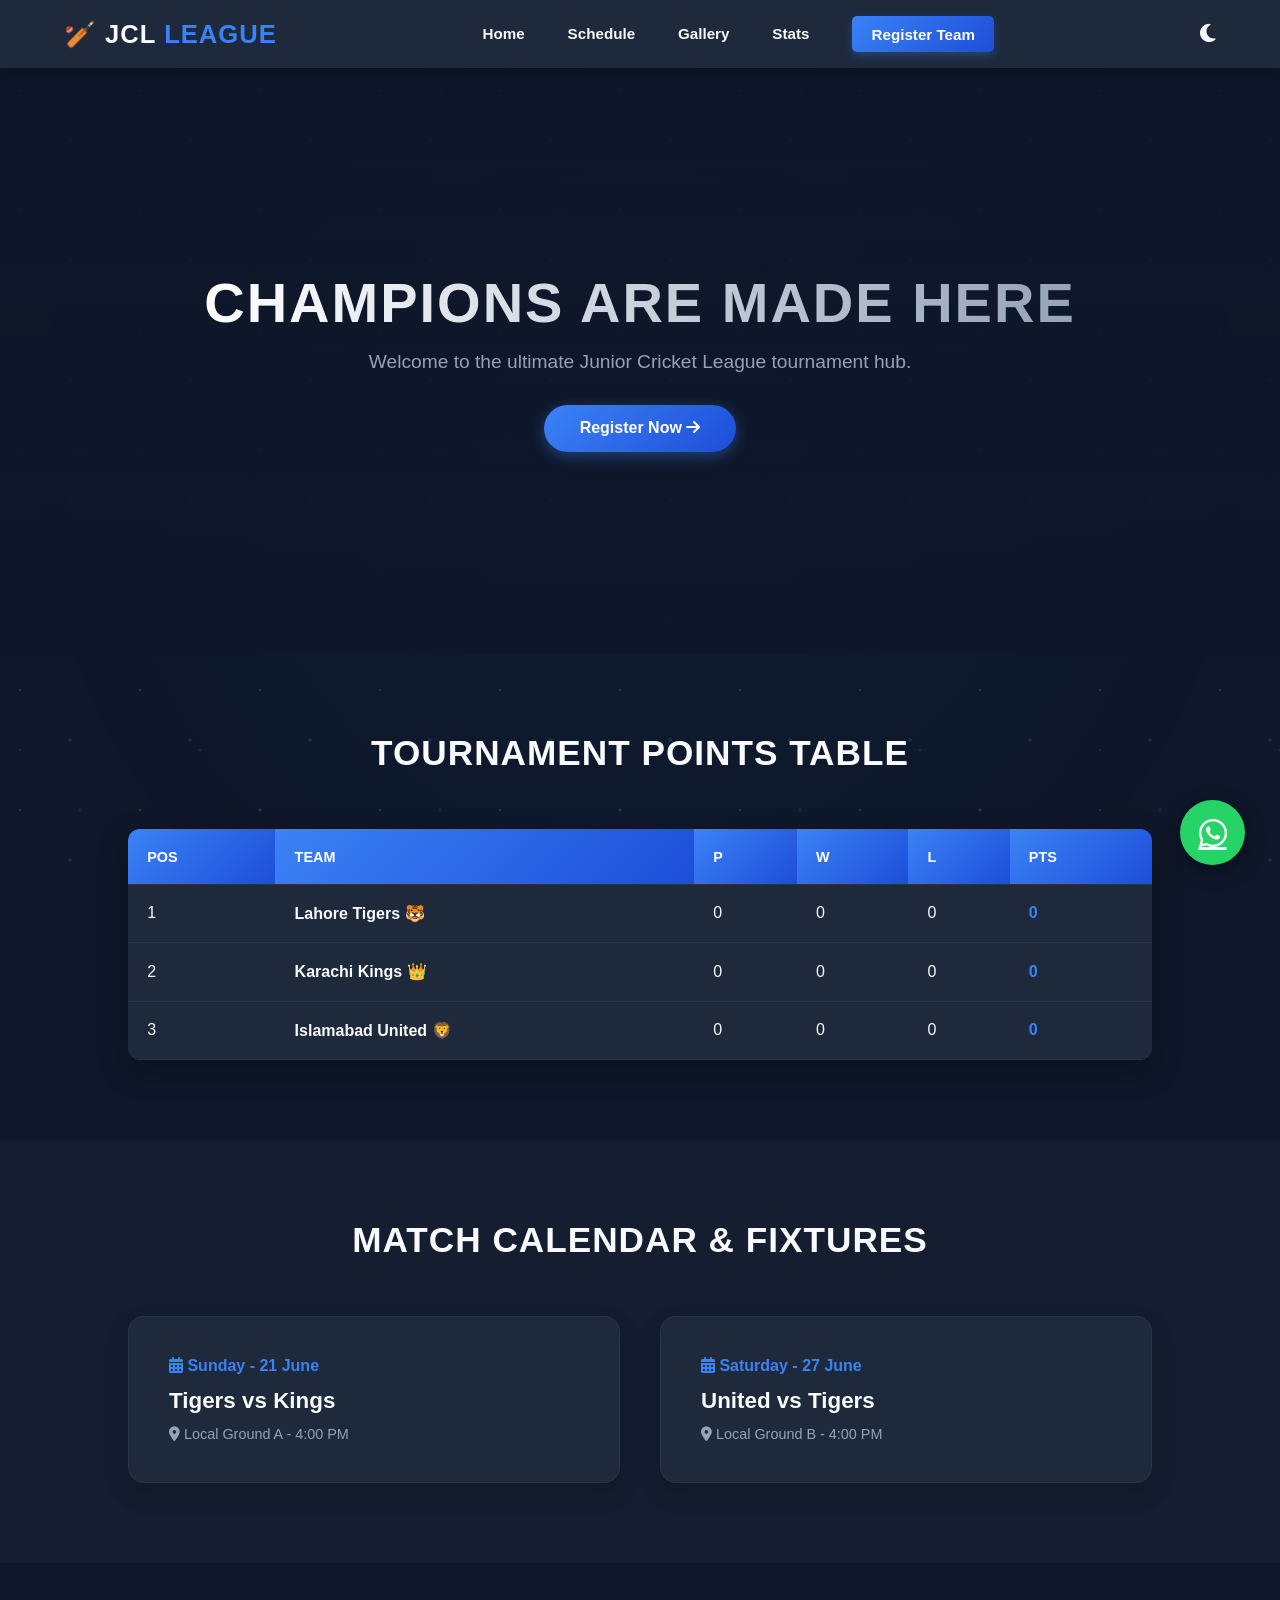
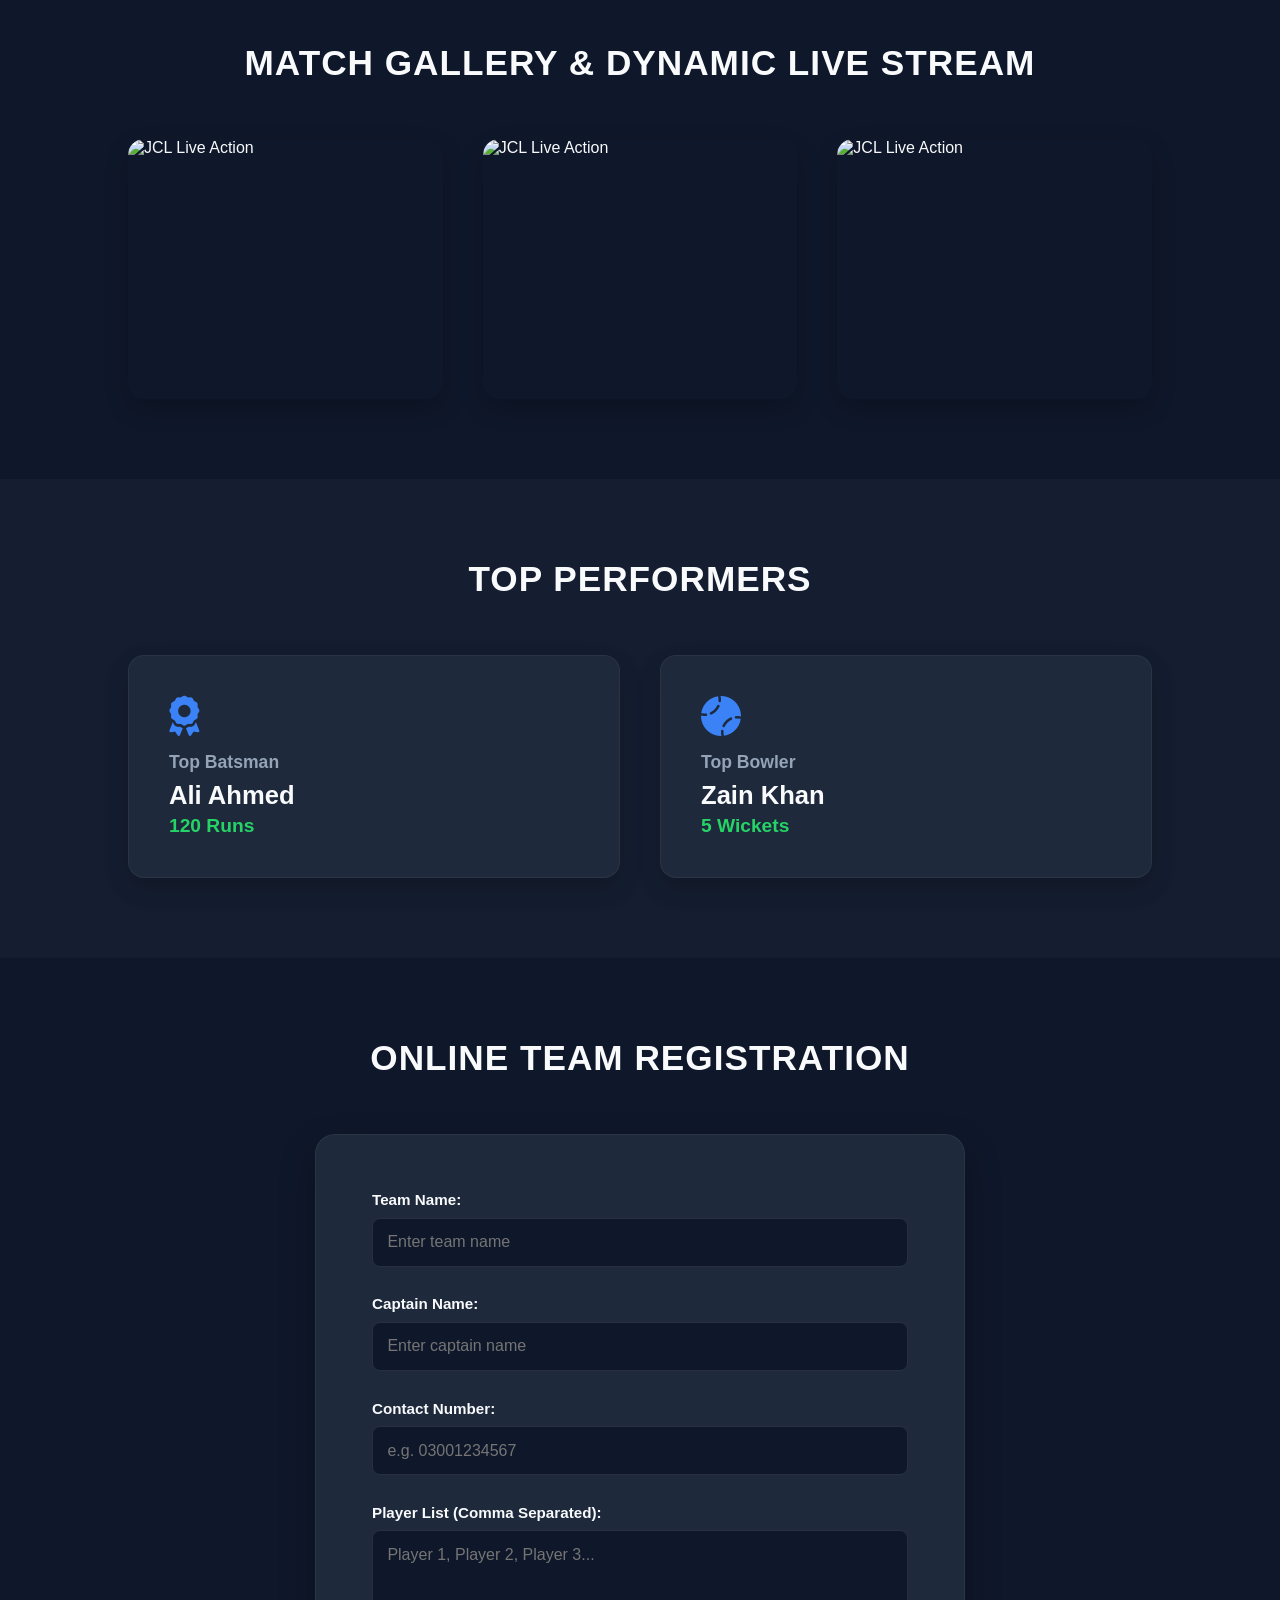
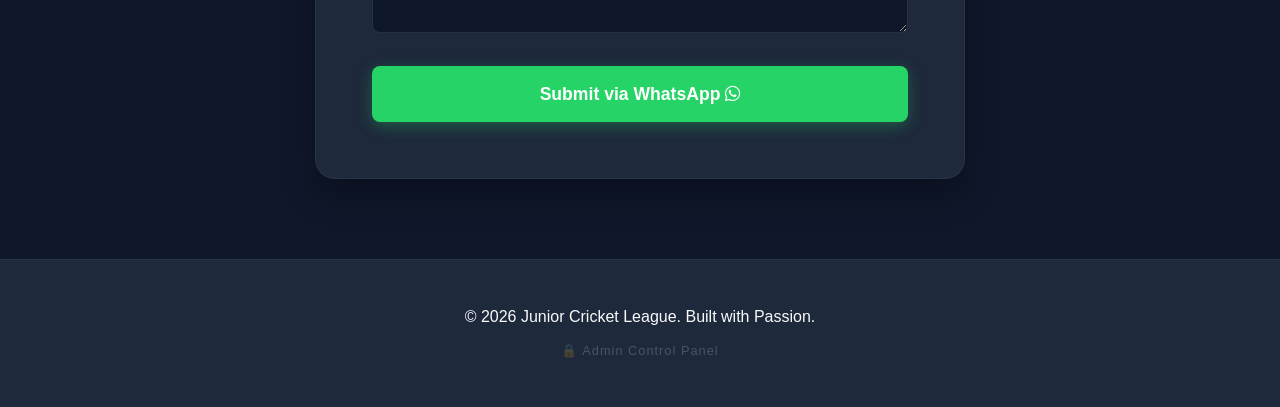
==== commit 3b9d2ba2: "Update index.html" ====
--- a/index.html
+++ b/index.html
@@ -19,7 +19,8 @@
     <meta property="og:type" content="website">
     <meta property="og:image" content="https://images.unsplash.com/photo-1531415074968-036ba1b575da?w=500">
 
-    <link rel="stylesheet" href="./style.css">
+    <!-- CSS Path Fixed for GitHub Pages -->
+    <link rel="stylesheet" href="style.css">
     <!-- FontAwesome for Premium Icons -->
     <link rel="stylesheet" href="https://cdnjs.cloudflare.com/ajax/libs/font-awesome/6.4.0/css/all.min.css">
 </head>
@@ -143,9 +144,10 @@
     <!-- Footer -->
     <footer>
         <p>&copy; 2026 Junior Cricket League. Built with Passion.</p>
-        <p style="margin-top: 15px;"><a href="./admin.html" style="color: rgba(255,255,255,0.2); text-decoration: none; font-size: 0.8rem; letter-spacing: 1px;">🔒 Admin Control Panel</a></p>
+        <p style="margin-top: 15px;"><a href="admin.html" style="color: rgba(255,255,255,0.2); text-decoration: none; font-size: 0.8rem; letter-spacing: 1px;">🔒 Admin Control Panel</a></p>
     </footer>
 
-    <script src="./script.js"></script>
+    <!-- JS Path Fixed for GitHub Pages -->
+    <script src="script.js"></script>
 </body>
 </html>
--- a/style.css
+++ b/style.css
@@ -1,21 +1,297 @@
+/* ==========================================
+   PREMIUM DARK SPORTS THEME - STYLE.CSS
+   ========================================== */
+
+:root {
+    --bg-dark: #0f172a;
+    --bg-card-dark: #1e293b;
+    --text-dark: #f8fafc;
+    --accent: #0284c7;
+    --accent-gradient: linear-gradient(135deg, #3b82f6, #1d4ed8);
+    --whatsapp-green: #25d366;
+    --transition: all 0.3s cubic-bezier(0.4, 0, 0.2, 1);
+}
+
+.light-theme {
+    --bg-dark: #f1f5f9;
+    --bg-card-dark: #ffffff;
+    --text-dark: #0f172a;
+    --accent: #3b82f6;
+    --accent-gradient: linear-gradient(135deg, #60a5fa, #3b82f6);
+}
+
+* {
+    margin: 0;
+    padding: 0;
+    box-sizing: border-box;
+    font-family: 'Segoe UI', Tahoma, Geneva, Verdana, sans-serif;
+    scroll-behavior: smooth;
+}
+
+body {
+    background-color: var(--bg-dark);
+    color: var(--text-dark);
+    transition: var(--transition);
+    overflow-x: hidden;
+    position: relative;
+}
+
+/* Header & Navigation */
+header {
+    background: var(--bg-card-dark);
+    display: flex;
+    justify-content: space-between;
+    align-items: center;
+    padding: 1.2rem 5%;
+    position: sticky;
+    top: 0;
+    z-index: 1000;
+    box-shadow: 0 4px 20px rgba(0, 0, 0, 0.3);
+}
+
+.logo {
+    font-weight: 800;
+    font-size: 1.6rem;
+    letter-spacing: 1px;
+}
+.logo span { color: #3b82f6; }
+
+nav a {
+    color: var(--text-dark);
+    text-decoration: none;
+    margin: 0 1.2rem;
+    font-weight: 600;
+    font-size: 0.95rem;
+    transition: var(--transition);
+}
+
+nav a:hover { color: #3b82f6; }
+
+.btn-nav {
+    background: var(--accent-gradient);
+    color: white !important;
+    padding: 0.6rem 1.2rem;
+    border-radius: 5px;
+    box-shadow: 0 4px 10px rgba(59, 130, 246, 0.3);
+}
+
+#theme-toggle {
+    background: none;
+    border: none;
+    color: var(--text-dark);
+    font-size: 1.3rem;
+    cursor: pointer;
+    transition: var(--transition);
+}
+
+/* Hero Banner */
+.hero-section {
+    background: linear-gradient(rgba(15, 23, 42, 0.8), rgba(15, 23, 42, 0.95)), url('https://images.unsplash.com/photo-1540747737956-37872de6196b?w=1200') no-repeat center center/cover;
+    height: 65vh;
+    display: flex;
+    align-items: center;
+    justify-content: center;
+    text-align: center;
+    padding: 0 1rem;
+}
+
+.hero-content h1 {
+    font-size: 3.5rem;
+    font-weight: 900;
+    letter-spacing: 2px;
+    margin-bottom: 1rem;
+    background: linear-gradient(to right, #ffffff, #94a3b8);
+    -webkit-background-clip: text;
+    -webkit-text-fill-color: transparent;
+}
+
+.hero-content p {
+    font-size: 1.2rem;
+    color: #94a3b8;
+}
+
+.btn-primary {
+    display: inline-block;
+    background: var(--accent-gradient);
+    color: white;
+    padding: 0.9rem 2.2rem;
+    border-radius: 50px;
+    text-decoration: none;
+    font-weight: bold;
+    margin-top: 2rem;
+    box-shadow: 0 4px 15px rgba(59, 130, 246, 0.4);
+    transition: var(--transition);
+}
+.btn-primary:hover { transform: translateY(-3px); box-shadow: 0 6px 20px rgba(59, 130, 246, 0.6); }
+
+/* Section Containers */
+.section-container {
+    padding: 5rem 10%;
+}
+.bg-alt { background: rgba(30, 41, 59, 0.4); }
+.section-title {
+    text-align: center;
+    margin-bottom: 3.5rem;
+    font-size: 2.2rem;
+    font-weight: 800;
+    text-transform: uppercase;
+    letter-spacing: 1px;
+}
+
+/* Heavy Points Table */
+.table-responsive {
+    overflow-x: auto;
+    border-radius: 12px;
+    box-shadow: 0 10px 30px rgba(0,0,0,0.3);
+}
+
+.points-table {
+    width: 100%;
+    border-collapse: collapse;
+    background: var(--bg-card-dark);
+}
+
+.points-table th, .points-table td {
+    padding: 1.2rem;
+    text-align: left;
+    border-bottom: 1px solid rgba(255,255,255,0.05);
+}
+
+.points-table th { 
+    background: var(--accent-gradient); 
+    color: white; 
+    font-weight: 700;
+    text-transform: uppercase;
+    font-size: 0.9rem;
+}
+
+.points-table tbody tr:hover {
+    background: rgba(255,255,255,0.02);
+}
+
+/* Schedule & Grids */
+.schedule-grid, .gallery-grid, .stats-grid {
+    display: grid;
+    grid-template-columns: repeat(auto-fit, minmax(300px, 1fr));
+    gap: 2.5rem;
+}
+
+.match-card, .stat-card {
+    background: var(--bg-card-dark);
+    padding: 2.5rem;
+    border-radius: 16px;
+    box-shadow: 0 10px 25px rgba(0,0,0,0.2);
+    border: 1px solid rgba(255,255,255,0.05);
+    transition: var(--transition);
+}
+.match-card:hover, .stat-card:hover { transform: translateY(-8px); border-color: #3b82f6; }
+
+.match-date { color: #3b82f6; font-weight: 700; margin-bottom: 0.8rem; }
+.teams { font-size: 1.4rem; font-weight: 800; margin-bottom: 0.8rem; }
+.venue { color: #94a3b8; font-size: 0.9rem; }
+
+/* Gallery */
+.gallery-item { 
+    border-radius: 16px; 
+    overflow: hidden; 
+    height: 260px; 
+    box-shadow: 0 10px 25px rgba(0,0,0,0.2);
+}
+.gallery-item img { width: 100%; height: 100%; object-fit: cover; transition: var(--transition); }
+.gallery-item:hover img { transform: scale(1.08); }
+
+/* Stats Elements */
+.stat-icon { font-size: 2.5rem; color: #3b82f6; margin-bottom: 1rem; }
+.stat-card h3 { margin-bottom: 0.5rem; color: #94a3b8; font-size: 1.1rem; }
+.stat-name { font-size: 1.6rem; font-weight: 800; margin-bottom: 0.3rem; }
+.stat-value { color: #25d366; font-weight: 700; font-size: 1.2rem; }
+
+/* Forms Configuration */
+.form-container {
+    background: var(--bg-card-dark);
+    padding: 3.5rem;
+    border-radius: 20px;
+    max-width: 650px;
+    margin: 0 auto;
+    box-shadow: 0 15px 35px rgba(0,0,0,0.3);
+    border: 1px solid rgba(255,255,255,0.05);
+}
+
+.form-group { margin-bottom: 1.8rem; }
+.form-group label { display: block; margin-bottom: 0.6rem; font-weight: 600; font-size: 0.95rem; }
+.form-group input, .form-group textarea {
+    width: 100%;
+    padding: 0.9rem;
+    border-radius: 8px;
+    border: 1px solid rgba(255,255,255,0.1);
+    background: var(--bg-dark);
+    color: var(--text-dark);
+    font-size: 1rem;
+    transition: var(--transition);
+}
+.form-group input:focus, .form-group textarea:focus { outline: none; border-color: #3b82f6; }
+
+.btn-submit {
+    width: 100%;
+    padding: 1.1rem;
+    background: var(--whatsapp-green);
+    color: white;
+    border: none;
+    font-size: 1.1rem;
+    font-weight: 700;
+    border-radius: 8px;
+    cursor: pointer;
+    transition: var(--transition);
+    box-shadow: 0 4px 15px rgba(37, 211, 102, 0.3);
+}
+.btn-submit:hover { transform: translateY(-2px); box-shadow: 0 6px 20px rgba(37, 211, 102, 0.5); }
+
+/* Floating Elements */
+.whatsapp-float {
+    position: fixed;
+    bottom: 35px;
+    right: 35px;
+    background-color: var(--whatsapp-green);
+    color: white;
+    border-radius: 50px;
+    width: 65px;
+    height: 65px;
+    display: flex;
+    align-items: center;
+    justify-content: center;
+    font-size: 32px;
+    box-shadow: 0 6px 20px rgba(0,0,0,0.4);
+    z-index: 100;
+    transition: var(--transition);
+}
+.whatsapp-float:hover { transform: scale(1.1); }
+
+footer { text-align: center; padding: 3rem; background: var(--bg-card-dark); border-top: 1px solid rgba(255,255,255,0.05); }
+
+/* Responsive adjustments */
+@media (max-width: 900px) {
+    header { flex-direction: column; gap: 1.2rem; padding: 1.5rem 2%; }
+    nav { display: flex; flex-wrap: wrap; justify-content: center; gap: 1rem; }
+    nav a { margin: 0 0.5rem; }
+    .hero-content h1 { font-size: 2.3rem; }
+    .section-container { padding: 4rem 5%; }
+}
+
 /* ==========================================
    PREMIUM BACKGROUND ANIMATION EFFECT
    ========================================== */
-
-/* Animation Layer Container */
 .bg-animation-layer {
     position: fixed;
     top: 0;
     left: 0;
     width: 100%;
     height: 100%;
-    z-index: -1; /* Baki tamam content ke peeche rahega */
+    z-index: -1; 
     overflow: hidden;
     pointer-events: none;
     background: radial-gradient(circle at 50% 50%, rgba(2, 132, 199, 0.05) 0%, transparent 80%);
 }
 
-/* Moving Particles (Sitaray aur Sports Dust) */
 .bg-animation-layer::before,
 .bg-animation-layer::after {
     content: '';
@@ -32,7 +308,6 @@
     animation: moveBackground 30s linear infinite;
 }
 
-/* Layer 2 for depth effect (Opposite direction movement) */
 .bg-animation-layer::after {
     background-size: 180px 180px;
     background-position: 30px 30px, 90px 90px;
@@ -40,20 +315,12 @@
     opacity: 0.6;
 }
 
-/* Animation Keyframes for Smooth Floating */
 @keyframes moveBackground {
-    0% {
-        transform: rotate(0deg) translateY(0) translateX(0);
-    }
-    50% {
-        transform: rotate(1deg) translateY(-40px) translateX(20px);
-    }
-    100% {
-        transform: rotate(0deg) translateY(0) translateX(0);
-    }
-}
-
-/* Light Theme Adjustments */
+    0% { transform: rotate(0deg) translateY(0) translateX(0); }
+    50% { transform: rotate(1deg) translateY(-40px) translateX(20px); }
+    100% { transform: rotate(0deg) translateY(0) translateX(0); }
+}
+
 .light-theme .bg-animation-layer {
     background: radial-gradient(circle at 50% 50%, rgba(59, 130, 246, 0.04) 0%, transparent 80%);
 }
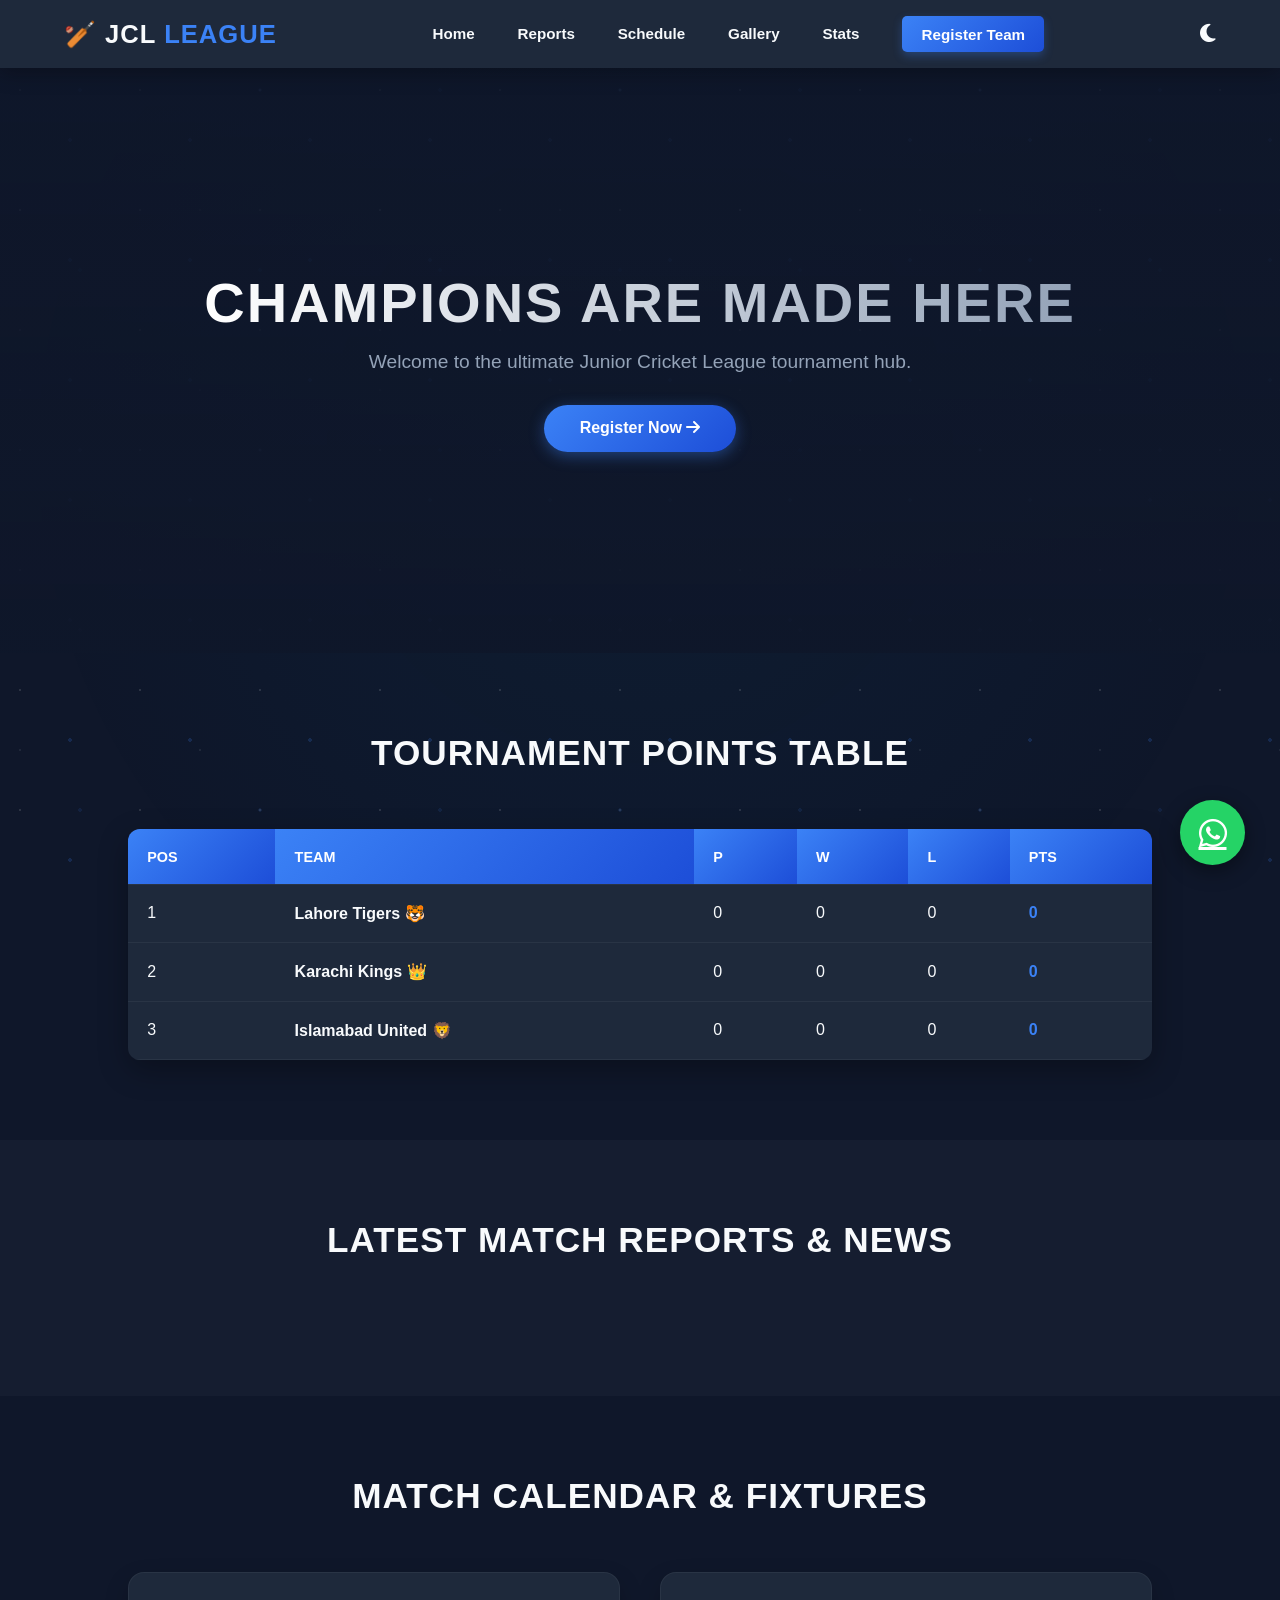
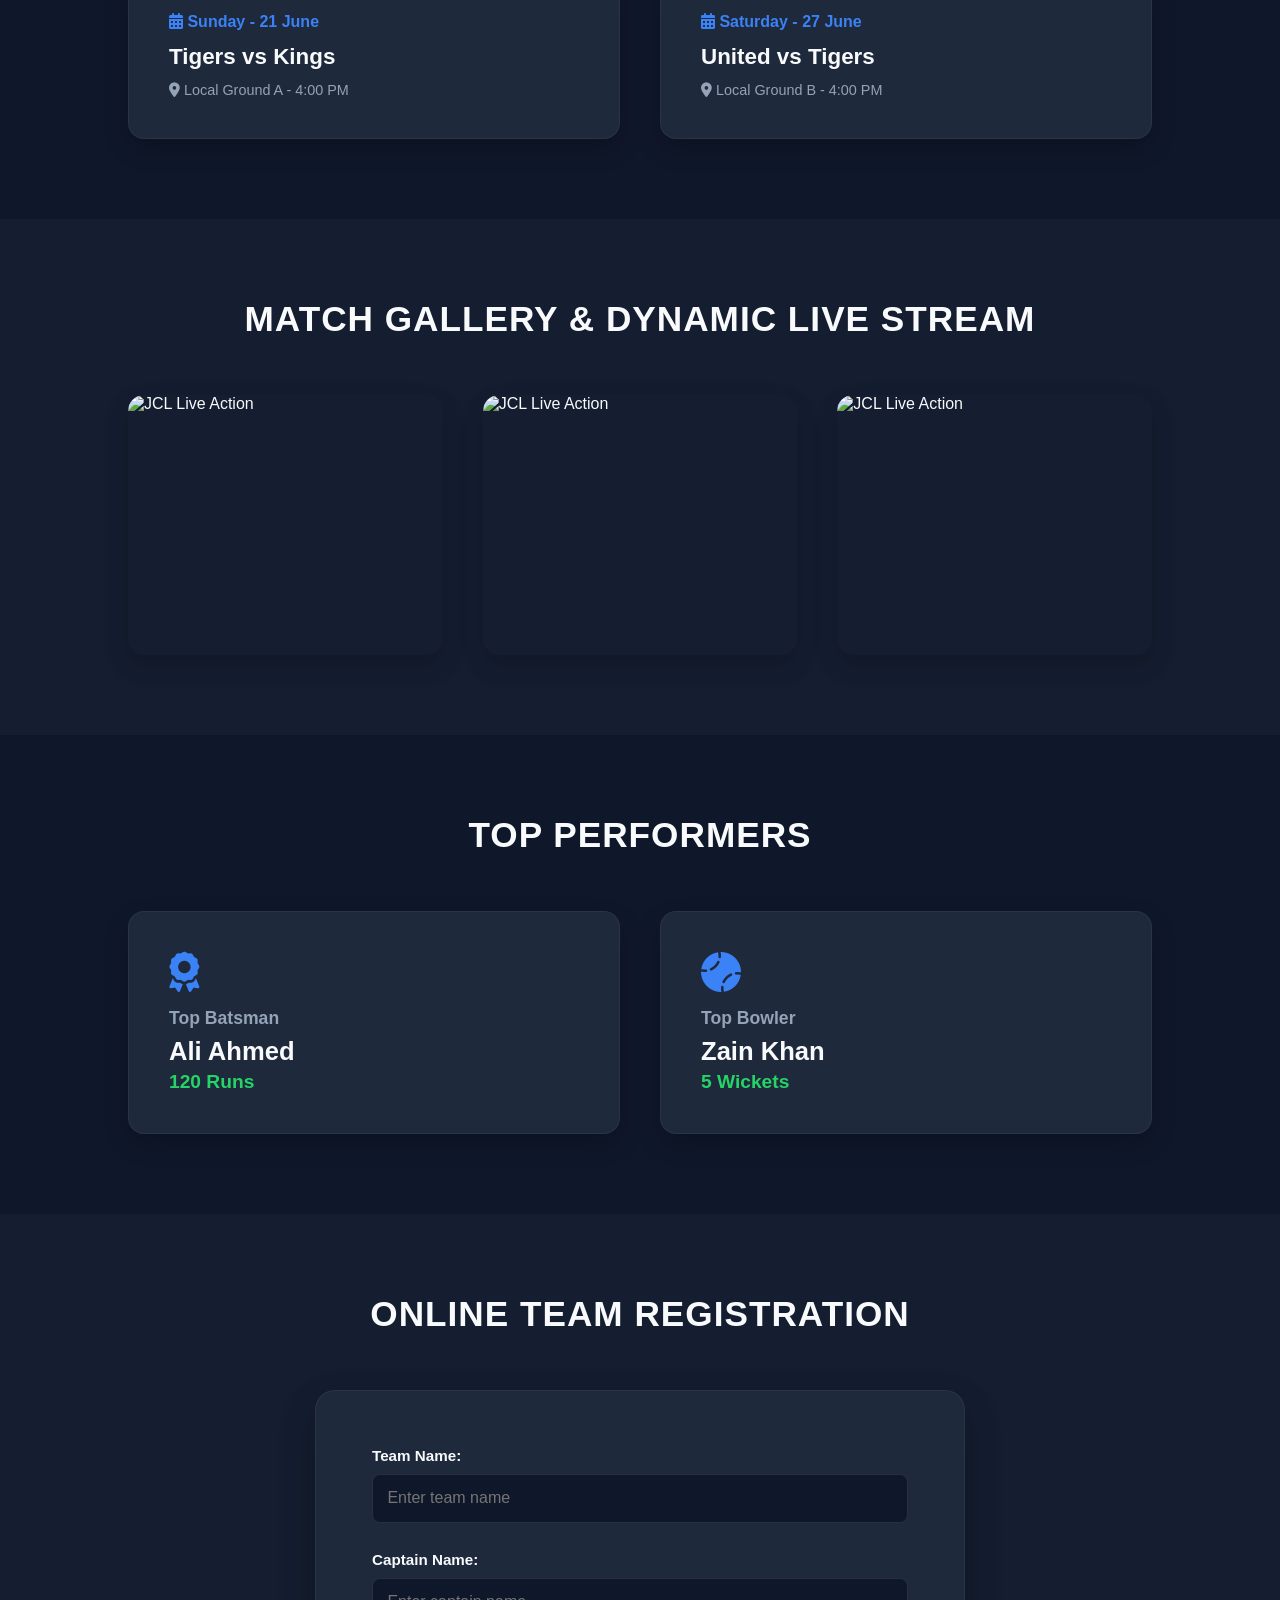
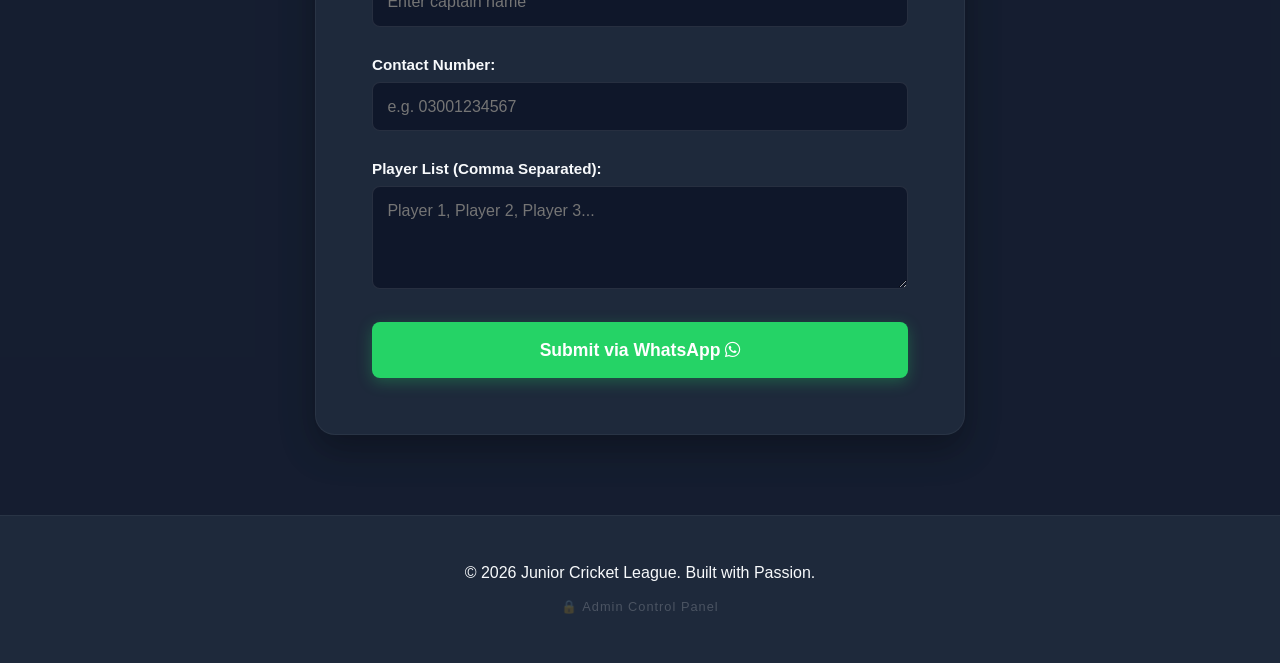
==== commit 9871b868: "Update index.html" ====
--- a/index.html
+++ b/index.html
@@ -5,9 +5,6 @@
     <meta name="viewport" content="width=device-width, initial-scale=1.0">
     <title>Junior Cricket League | Premium Hub</title>
     
-    <!-- ==========================================
-        GOOGLE SEARCH SEO & WHATSAPP THUMBNAIL TAGS
-        ========================================== -->
     <meta name="description" content="Official website for Junior Cricket League. Register your team online, check match schedules, points table, and player statistics.">
     <meta name="keywords" content="JCL, Junior Cricket League, JCL Tournament Hub, Cricket Match Schedule, JCL Standings, Cricket Team Registration">
     <meta name="author" content="Abdul Rehman">
@@ -19,21 +16,18 @@
     <meta property="og:type" content="website">
     <meta property="og:image" content="https://images.unsplash.com/photo-1531415074968-036ba1b575da?w=500">
 
-    <!-- CSS Path Fixed for GitHub Pages -->
     <link rel="stylesheet" href="style.css">
-    <!-- FontAwesome for Premium Icons -->
     <link rel="stylesheet" href="https://cdnjs.cloudflare.com/ajax/libs/font-awesome/6.4.0/css/all.min.css">
 </head>
 <body class="dark-theme">
 
-    <!-- Background Animation Layer -->
     <div class="bg-animation-layer"></div>
 
-    <!-- Navigation Bar -->
     <header>
         <div class="logo">🏏 JCL <span>LEAGUE</span></div>
         <nav>
             <a href="#home">Home</a>
+            <a href="#reports">Reports</a>
             <a href="#schedule">Schedule</a>
             <a href="#gallery">Gallery</a>
             <a href="#stats">Stats</a>
@@ -42,7 +36,6 @@
         <button id="theme-toggle"><i class="fas fa-moon"></i></button>
     </header>
 
-    <!-- Hero / Home Section -->
     <section id="home" class="hero-section">
         <div class="hero-content">
             <h1>CHAMPIONS ARE MADE HERE</h1>
@@ -51,7 +44,7 @@
         </div>
     </section>
 
-    <!-- Points Table Section -->
+    <!-- POINTS TABLE SECTION -->
     <section class="section-container">
         <h2 class="section-title">Tournament Points Table</h2>
         <div class="table-responsive">
@@ -67,32 +60,36 @@
                     </tr>
                 </thead>
                 <tbody id="pointsTableBody">
-                    <!-- Loaded dynamically via JavaScript -->
+                    <!-- Dynamically Loaded -->
                 </tbody>
             </table>
         </div>
     </section>
 
-    <!-- Schedule / Calendar Section -->
-    <section id="schedule" class="section-container bg-alt">
-        <h2 class="section-title">Match Calendar & Fixtures</h2>
-        <div class="schedule-grid" id="scheduleGridContainer">
-            <!-- Loaded dynamically via JavaScript -->
+    <!-- NEW MATCH REPORTS SECTION (RIGHT BELOW POINTS TABLE) -->
+    <section id="reports" class="section-container bg-alt">
+        <h2 class="section-title">Latest Match Reports & News</h2>
+        <div class="schedule-grid" id="matchReportsContainer">
+            <!-- Dynamically Loaded from JavaScript -->
         </div>
     </section>
 
-    <!-- Gallery Section -->
-    <section id="gallery" class="section-container">
-        <h2 class="section-title">Match Gallery & Dynamic Live Stream</h2>
-        
-        <!-- Live Features & Media Target Grid -->
-        <div class="gallery-grid" id="live-features-grid">
-            <!-- Loaded dynamically via JavaScript / Laptop Uploads -->
+    <!-- SCHEDULE SECTION (SUPPORTS MULTIPLE MATCHES PER DAY) -->
+    <section id="schedule" class="section-container">
+        <h2 class="section-title">Match Calendar & Fixtures</h2>
+        <div class="schedule-grid" id="scheduleGridContainer">
+            <!-- Dynamically Loaded -->
         </div>
     </section>
 
-    <!-- Player Stats Section -->
-    <section id="stats" class="section-container bg-alt">
+    <section id="gallery" class="section-container bg-alt">
+        <h2 class="section-title">Match Gallery & Dynamic Live Stream</h2>
+        <div class="gallery-grid" id="live-features-grid">
+            <!-- Dynamically Loaded -->
+        </div>
+    </section>
+
+    <section id="stats" class="section-container">
         <h2 class="section-title">Top Performers</h2>
         <div class="stats-grid">
             <div class="stat-card">
@@ -110,8 +107,7 @@
         </div>
     </section>
 
-    <!-- Registration Section -->
-    <section id="register" class="section-container">
+    <section id="register" class="section-container bg-alt">
         <h2 class="section-title">Online Team Registration</h2>
         <div class="form-container">
             <form id="registrationForm">
@@ -136,18 +132,15 @@
         </div>
     </section>
 
-    <!-- Floating WhatsApp Button -->
     <a href="https://wa.me/923024337352" class="whatsapp-float" target="_blank">
         <i class="fab fa-whatsapp"></i>
     </a>
 
-    <!-- Footer -->
     <footer>
         <p>&copy; 2026 Junior Cricket League. Built with Passion.</p>
         <p style="margin-top: 15px;"><a href="admin.html" style="color: rgba(255,255,255,0.2); text-decoration: none; font-size: 0.8rem; letter-spacing: 1px;">🔒 Admin Control Panel</a></p>
     </footer>
 
-    <!-- JS Path Fixed for GitHub Pages -->
     <script src="script.js"></script>
 </body>
 </html>
--- a/style.css
+++ b/style.css
@@ -1,7 +1,3 @@
-/* ==========================================
-   PREMIUM DARK SPORTS THEME - STYLE.CSS
-   ========================================== */
-
 :root {
     --bg-dark: #0f172a;
     --bg-card-dark: #1e293b;
@@ -36,7 +32,6 @@
     position: relative;
 }
 
-/* Header & Navigation */
 header {
     background: var(--bg-card-dark);
     display: flex;
@@ -49,11 +44,7 @@
     box-shadow: 0 4px 20px rgba(0, 0, 0, 0.3);
 }
 
-.logo {
-    font-weight: 800;
-    font-size: 1.6rem;
-    letter-spacing: 1px;
-}
+.logo { font-weight: 800; font-size: 1.6rem; letter-spacing: 1px; }
 .logo span { color: #3b82f6; }
 
 nav a {
@@ -64,7 +55,6 @@
     font-size: 0.95rem;
     transition: var(--transition);
 }
-
 nav a:hover { color: #3b82f6; }
 
 .btn-nav {
@@ -84,7 +74,6 @@
     transition: var(--transition);
 }
 
-/* Hero Banner */
 .hero-section {
     background: linear-gradient(rgba(15, 23, 42, 0.8), rgba(15, 23, 42, 0.95)), url('https://images.unsplash.com/photo-1540747737956-37872de6196b?w=1200') no-repeat center center/cover;
     height: 65vh;
@@ -104,11 +93,7 @@
     -webkit-background-clip: text;
     -webkit-text-fill-color: transparent;
 }
-
-.hero-content p {
-    font-size: 1.2rem;
-    color: #94a3b8;
-}
+.hero-content p { font-size: 1.2rem; color: #94a3b8; }
 
 .btn-primary {
     display: inline-block;
@@ -124,151 +109,47 @@
 }
 .btn-primary:hover { transform: translateY(-3px); box-shadow: 0 6px 20px rgba(59, 130, 246, 0.6); }
 
-/* Section Containers */
-.section-container {
-    padding: 5rem 10%;
-}
+.section-container { padding: 5rem 10%; }
 .bg-alt { background: rgba(30, 41, 59, 0.4); }
-.section-title {
-    text-align: center;
-    margin-bottom: 3.5rem;
-    font-size: 2.2rem;
-    font-weight: 800;
-    text-transform: uppercase;
-    letter-spacing: 1px;
-}
+.section-title { text-align: center; margin-bottom: 3.5rem; font-size: 2.2rem; font-weight: 800; text-transform: uppercase; letter-spacing: 1px; }
 
-/* Heavy Points Table */
-.table-responsive {
-    overflow-x: auto;
-    border-radius: 12px;
-    box-shadow: 0 10px 30px rgba(0,0,0,0.3);
-}
+.table-responsive { overflow-x: auto; border-radius: 12px; box-shadow: 0 10px 30px rgba(0,0,0,0.3); }
+.points-table { width: 100%; border-collapse: collapse; background: var(--bg-card-dark); }
+.points-table th, .points-table td { padding: 1.2rem; text-align: left; border-bottom: 1px solid rgba(255,255,255,0.05); }
+.points-table th { background: var(--accent-gradient); color: white; font-weight: 700; text-transform: uppercase; font-size: 0.9rem; }
+.points-table tbody tr:hover { background: rgba(255,255,255,0.02); }
 
-.points-table {
-    width: 100%;
-    border-collapse: collapse;
-    background: var(--bg-card-dark);
-}
-
-.points-table th, .points-table td {
-    padding: 1.2rem;
-    text-align: left;
-    border-bottom: 1px solid rgba(255,255,255,0.05);
-}
-
-.points-table th { 
-    background: var(--accent-gradient); 
-    color: white; 
-    font-weight: 700;
-    text-transform: uppercase;
-    font-size: 0.9rem;
-}
-
-.points-table tbody tr:hover {
-    background: rgba(255,255,255,0.02);
-}
-
-/* Schedule & Grids */
-.schedule-grid, .gallery-grid, .stats-grid {
-    display: grid;
-    grid-template-columns: repeat(auto-fit, minmax(300px, 1fr));
-    gap: 2.5rem;
-}
-
-.match-card, .stat-card {
-    background: var(--bg-card-dark);
-    padding: 2.5rem;
-    border-radius: 16px;
-    box-shadow: 0 10px 25px rgba(0,0,0,0.2);
-    border: 1px solid rgba(255,255,255,0.05);
-    transition: var(--transition);
-}
+.schedule-grid, .gallery-grid, .stats-grid { display: grid; grid-template-columns: repeat(auto-fit, minmax(300px, 1fr)); gap: 2.5rem; }
+.match-card, .stat-card { background: var(--bg-card-dark); padding: 2.5rem; border-radius: 16px; box-shadow: 0 10px 25px rgba(0,0,0,0.2); border: 1px solid rgba(255,255,255,0.05); transition: var(--transition); }
 .match-card:hover, .stat-card:hover { transform: translateY(-8px); border-color: #3b82f6; }
 
 .match-date { color: #3b82f6; font-weight: 700; margin-bottom: 0.8rem; }
 .teams { font-size: 1.4rem; font-weight: 800; margin-bottom: 0.8rem; }
 .venue { color: #94a3b8; font-size: 0.9rem; }
 
-/* Gallery */
-.gallery-item { 
-    border-radius: 16px; 
-    overflow: hidden; 
-    height: 260px; 
-    box-shadow: 0 10px 25px rgba(0,0,0,0.2);
-}
+.gallery-item { border-radius: 16px; overflow: hidden; height: 260px; box-shadow: 0 10px 25px rgba(0,0,0,0.2); }
 .gallery-item img { width: 100%; height: 100%; object-fit: cover; transition: var(--transition); }
 .gallery-item:hover img { transform: scale(1.08); }
 
-/* Stats Elements */
 .stat-icon { font-size: 2.5rem; color: #3b82f6; margin-bottom: 1rem; }
 .stat-card h3 { margin-bottom: 0.5rem; color: #94a3b8; font-size: 1.1rem; }
 .stat-name { font-size: 1.6rem; font-weight: 800; margin-bottom: 0.3rem; }
 .stat-value { color: #25d366; font-weight: 700; font-size: 1.2rem; }
 
-/* Forms Configuration */
-.form-container {
-    background: var(--bg-card-dark);
-    padding: 3.5rem;
-    border-radius: 20px;
-    max-width: 650px;
-    margin: 0 auto;
-    box-shadow: 0 15px 35px rgba(0,0,0,0.3);
-    border: 1px solid rgba(255,255,255,0.05);
-}
-
+.form-container { background: var(--bg-card-dark); padding: 3.5rem; border-radius: 20px; max-width: 650px; margin: 0 auto; box-shadow: 0 15px 35px rgba(0,0,0,0.3); border: 1px solid rgba(255,255,255,0.05); }
 .form-group { margin-bottom: 1.8rem; }
 .form-group label { display: block; margin-bottom: 0.6rem; font-weight: 600; font-size: 0.95rem; }
-.form-group input, .form-group textarea {
-    width: 100%;
-    padding: 0.9rem;
-    border-radius: 8px;
-    border: 1px solid rgba(255,255,255,0.1);
-    background: var(--bg-dark);
-    color: var(--text-dark);
-    font-size: 1rem;
-    transition: var(--transition);
-}
+.form-group input, .form-group textarea { width: 100%; padding: 0.9rem; border-radius: 8px; border: 1px solid rgba(255,255,255,0.1); background: var(--bg-dark); color: var(--text-dark); font-size: 1rem; transition: var(--transition); }
 .form-group input:focus, .form-group textarea:focus { outline: none; border-color: #3b82f6; }
 
-.btn-submit {
-    width: 100%;
-    padding: 1.1rem;
-    background: var(--whatsapp-green);
-    color: white;
-    border: none;
-    font-size: 1.1rem;
-    font-weight: 700;
-    border-radius: 8px;
-    cursor: pointer;
-    transition: var(--transition);
-    box-shadow: 0 4px 15px rgba(37, 211, 102, 0.3);
-}
+.btn-submit { width: 100%; padding: 1.1rem; background: var(--whatsapp-green); color: white; border: none; font-size: 1.1rem; font-weight: 700; border-radius: 8px; cursor: pointer; transition: var(--transition); box-shadow: 0 4px 15px rgba(37, 211, 102, 0.3); }
 .btn-submit:hover { transform: translateY(-2px); box-shadow: 0 6px 20px rgba(37, 211, 102, 0.5); }
 
-/* Floating Elements */
-.whatsapp-float {
-    position: fixed;
-    bottom: 35px;
-    right: 35px;
-    background-color: var(--whatsapp-green);
-    color: white;
-    border-radius: 50px;
-    width: 65px;
-    height: 65px;
-    display: flex;
-    align-items: center;
-    justify-content: center;
-    font-size: 32px;
-    box-shadow: 0 6px 20px rgba(0,0,0,0.4);
-    z-index: 100;
-    transition: var(--transition);
-}
+.whatsapp-float { position: fixed; bottom: 35px; right: 35px; background-color: var(--whatsapp-green); color: white; border-radius: 50px; width: 65px; height: 65px; display: flex; align-items: center; justify-content: center; font-size: 32px; box-shadow: 0 6px 20px rgba(0,0,0,0.4); z-index: 100; transition: var(--transition); }
 .whatsapp-float:hover { transform: scale(1.1); }
 
 footer { text-align: center; padding: 3rem; background: var(--bg-card-dark); border-top: 1px solid rgba(255,255,255,0.05); }
 
-/* Responsive adjustments */
 @media (max-width: 900px) {
     header { flex-direction: column; gap: 1.2rem; padding: 1.5rem 2%; }
     nav { display: flex; flex-wrap: wrap; justify-content: center; gap: 1rem; }
@@ -277,56 +158,22 @@
     .section-container { padding: 4rem 5%; }
 }
 
-/* ==========================================
-   PREMIUM BACKGROUND ANIMATION EFFECT
-   ========================================== */
+/* BACKGROUND ANIMATION EFFECT */
 .bg-animation-layer {
-    position: fixed;
-    top: 0;
-    left: 0;
-    width: 100%;
-    height: 100%;
-    z-index: -1; 
-    overflow: hidden;
-    pointer-events: none;
+    position: fixed; top: 0; left: 0; width: 100%; height: 100%; z-index: -1; overflow: hidden; pointer-events: none;
     background: radial-gradient(circle at 50% 50%, rgba(2, 132, 199, 0.05) 0%, transparent 80%);
 }
-
-.bg-animation-layer::before,
-.bg-animation-layer::after {
-    content: '';
-    position: absolute;
-    width: 200%;
-    height: 200%;
-    top: -50%;
-    left: -50%;
-    background-image: 
-        radial-gradient(rgba(255, 255, 255, 0.12) 1.5px, transparent 1.5px),
-        radial-gradient(rgba(59, 130, 246, 0.18) 2px, transparent 2px);
-    background-size: 120px 120px;
-    background-position: 0 0, 50px 50px;
-    animation: moveBackground 30s linear infinite;
+.bg-animation-layer::before, .bg-animation-layer::after {
+    content: ''; position: absolute; width: 200%; height: 200%; top: -50%; left: -50%;
+    background-image: radial-gradient(rgba(255, 255, 255, 0.12) 1.5px, transparent 1.5px), radial-gradient(rgba(59, 130, 246, 0.18) 2px, transparent 2px);
+    background-size: 120px 120px; background-position: 0 0, 50px 50px; animation: moveBackground 30s linear infinite;
 }
-
-.bg-animation-layer::after {
-    background-size: 180px 180px;
-    background-position: 30px 30px, 90px 90px;
-    animation: moveBackground 45s linear infinite reverse;
-    opacity: 0.6;
-}
+.bg-animation-layer::after { background-size: 180px 180px; background-position: 30px 30px, 90px 90px; animation: moveBackground 45s linear infinite reverse; opacity: 0.6; }
 
 @keyframes moveBackground {
     0% { transform: rotate(0deg) translateY(0) translateX(0); }
     50% { transform: rotate(1deg) translateY(-40px) translateX(20px); }
     100% { transform: rotate(0deg) translateY(0) translateX(0); }
 }
-
-.light-theme .bg-animation-layer {
-    background: radial-gradient(circle at 50% 50%, rgba(59, 130, 246, 0.04) 0%, transparent 80%);
-}
-.light-theme .bg-animation-layer::before,
-.light-theme .bg-animation-layer::after {
-    background-image: 
-        radial-gradient(rgba(15, 23, 42, 0.06) 1.5px, transparent 1.5px),
-        radial-gradient(rgba(59, 130, 246, 0.1) 2px, transparent 2px);
-}
+.light-theme .bg-animation-layer { background: radial-gradient(circle at 50% 50%, rgba(59, 130, 246, 0.04) 0%, transparent 80%); }
+.light-theme .bg-animation-layer::before, .light-theme .bg-animation-layer::after { background-image: radial-gradient(rgba(15, 23, 42, 0.06) 1.5px, transparent 1.5px), radial-gradient(rgba(59, 130, 246, 0.1) 2px, transparent 2px); }
